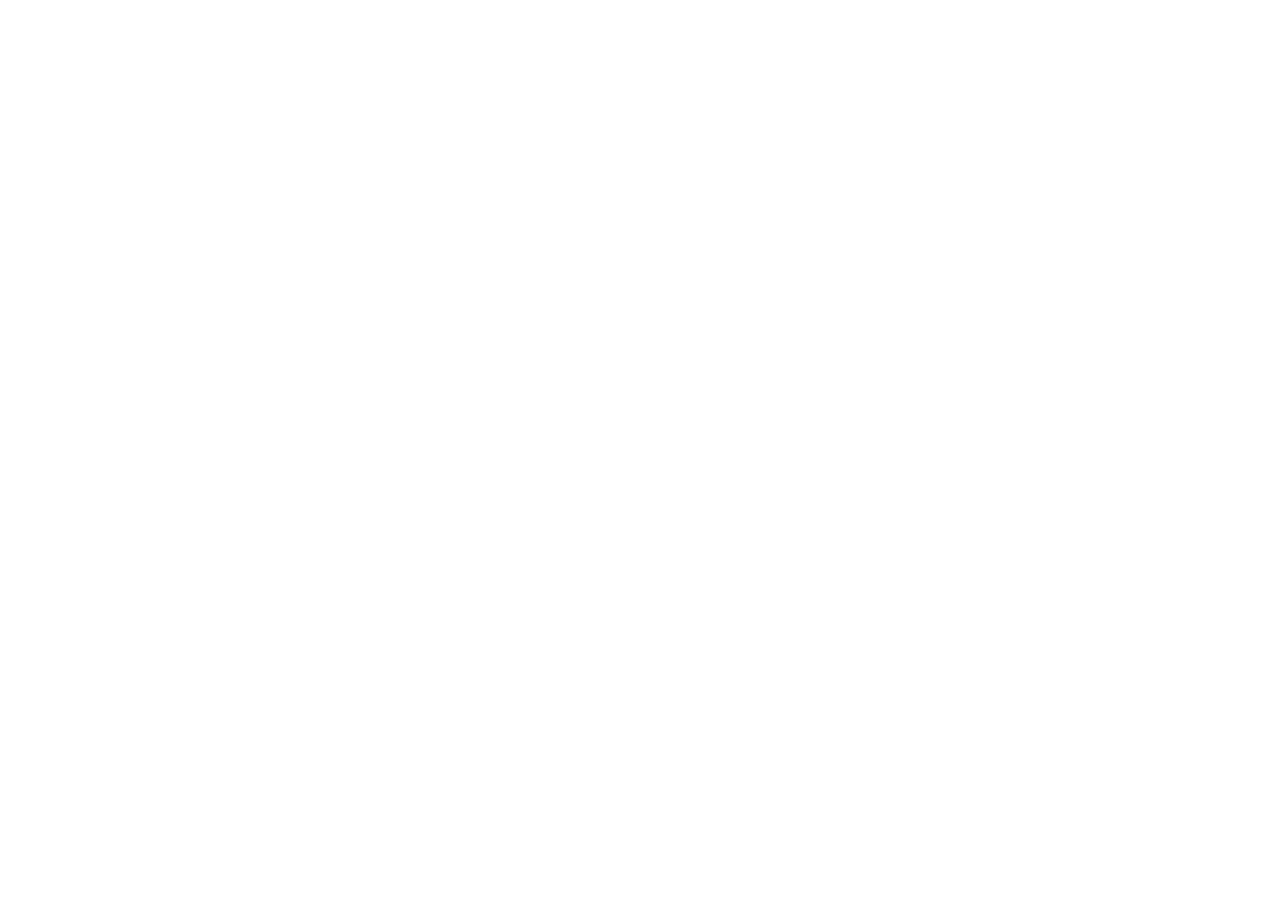
==== index.html @ 2d175cfc "Add files via upload" ====
<!DOCTYPE html>
<html lang="en">
  <head>
    <meta charset="UTF-8">
    <meta name="viewport" content="width=device-width, initial-scale=1.0">
    <link rel="shortcut icon" href="2content/head_happy.svg">
    <link rel="stylesheet" href="JQuery/jquery-ui.css">
    <link rel="stylesheet" href="style.css">
    <script src="JQuery/jquery-3.4.1.min.js"></script>
    <script src="JQuery/jquery-ui.min.js"></script>
    <script src="code.js"></script>
    <script src="games_general.js"></script>
    <script src="quiz.js"></script> 
    <script src="room_1_games.js"></script>
    <script src="room_2_games.js"></script> 
    <script src="room_3_games.js"></script>
    <script src="room_4_games.js"></script>     
    <title>מרפאה וחצי</title>
  </head>
  <body>
    <div id="main">
      <!-- opening -->
      <div id="opening" class="page background">
        <div class="container">
          <div id="symbols" class="flex">
            <div id="about-button" class="button move background">אודות</div>
            <img id="till" class="symbol" src="1home/till_logo.svg">
            <img id="bhd-10" class="symbol" src="1home/bhd_10_logo.svg">
          </div>
          <div id="grade-print" class="bold smooth-16 ending-game-title"></div>
          <div id="rooms" class="flex">
            <div id="room-button-1" class="flex button room-button background abled">
              <div class="room-name smooth-16">חדר קבלה</div>
            </div>
            <div id="room-button-2" class="flex button room-button background enabled">
              <div class="room-name smooth-16">חדר טיפולים</div>
            </div>
            <div id="room-button-3" class="flex button room-button background enabled">
              <div class="room-name smooth-16">חדר רופא</div>
            </div>
            <div id="room-button-4" class="flex button room-button background enabled">
              <div class="room-name smooth-16">חדר תרופות</div>
            </div>
          </div>
          <span id="opening-text" class="flex">
            <div class="bold">ברוכים הבאים ל-</div>
            <img id="opening-title" src="1home/title_mirpaa_vahezi.svg">
            <div>אחמי הוא אחראי מרפאה די מפוזר... בבקשה היכנסו איתו לכל החדרים לפי הסדר ועזרו לו לארגן אותם!</div>
            <img id="asterix" src="1home/note_bubble.svg">
          </span>
          <img id="ahami" src="1home/ahami.svg">
        </div>
      </div>

      <!-- about -->
      <div id="about" class="page background notebook">
        <div class="container">
          <div class="background bold title little-title">אודות</div>
          <div id="back-about-button" class="button move back-button control-button background"></div>
          <div class="flex flex-text">
            <img class="asterix" src="1home/asterisk.svg">
            <span><span class="bold gray">רמ"ד טי"ל-</span> רס"ן מיגל לויתן</span>
          </div>
          <div class="flex flex-text">
            <img class="asterix" src="1home/asterisk.svg">
            <span><span class="bold gray">רת"ח מו"פ וחדשנות בלמידה-</span> סמ"ר במיל' גל גנסין וסמ"ר אופק בצון</span>
          </div>
          <div class="flex flex-text">
            <img class="asterix" src="1home/asterisk.svg">
            <span><span class="bold gray">עיצוב גרפי-</span> סמל מייה ליבנה</span>
          </div>
          <div class="flex flex-text">
            <img class="asterix" src="1home/asterisk.svg">
            <span><span class="bold gray">תכנות-</span> סמל טל סרוסי ורב"ט ניצן סלמון</span>
          </div>
          <div class="flex flex-text">
            <img class="asterix" src="1home/asterisk.svg">
            <span><span class="bold gray">מומחה תוכן-</span> רס"ב יוסף פורטל</span>
          </div>
          <div class="flex flex-text">
            <img class="asterix" src="1home/asterisk.svg">
            <span><span class="bold gray">גרסה-</span> אפריל 2022</span>
          </div>
        </div>
      </div>

      <!-- room 1 -->
      <!-- page 1 -->
      <div id="r1p1" class="page background notebook">
        <div class="container">
          <div class="background bold title big-title">תחזוקת החדר</div>
          <div class="flex flex-text">
            <img class="asterix" src="1home/asterisk.svg">
            <span>חדר ההמתנה יהיה מוגן מפני פגעי מזג האוויר.</span>
          </div>
          <div class="flex flex-text">
            <img class="asterix" src="1home/asterisk.svg">
            <span>בחדר ההמתנה יימצאו הוראות, הנחיות, ומידע הסברתי למטופל, בהתאם להוראות קרפר.</span>
          </div>
          <div class="flex flex-text">
            <img class="asterix" src="1home/asterisk.svg">
            <span>בחדר יהיו ספסלי המתנה עם משענת בהתאם לתקן היחידה.</span>
          </div>
          <div class="flex flex-text">
            <img class="asterix" src="1home/asterisk.svg">
            <span>בחדר יפוזרו פחי אשפה לצורך שמירה על סביבה נקייה.</span>
          </div>
        </div>
      </div>

      <!-- page 2 -->
      <div id="r1p2" class="page background notebook">
        <div class="container">
          <div class="background bold title big-title">שילוט החדר</div>
          <div class="flex flex-text">
            <img class="asterix" src="1home/asterisk.svg">
            <span class="span-container"><span class="bold gray">מחוץ לכניסה</span> למרפאה ייתלו שלטים במקום בולט- לא על הדלת. השלטים שייתלו הם:
            <div class="flex flex-text">
              <div class="attach background data-num-1"></div>
              <span>שעות פעילות המרפאה.</span>
            </div>
            <div class="flex flex-text">
              <div class="attach background data-num-2"></div>
              <span>נוהל קבלת חולים למרפאה.</span>
            </div>
            <div class="flex flex-text">
              <div class="attach background data-num-3"></div>
              <span>דרכי תקשורת השגת צוות הרפואי לאחר שעות הפעילות ובמקרה חירום.</span>
            </div>
            <div class="flex flex-text">
              <div class="attach background data-num-4"></div>
              <span>המענה הרפואי לחיילי צה"ל לאחר שעות הפעילות (נוהל ביקור רופא).</span>
            </div>
          </span>
          </div>
          <div class="flex flex-text">
            <img class="asterix" src="1home/asterisk.svg">
            <span class="span-container"><span class="bold gray">במרכז החדר</span> ייתלו:
            <div class="flex flex-text">
              <div class="attach background data-num-4"></div>
              <span>שלט של שמירה על השקט והניקיון, ואיסור על עישון.</span>
            </div>
            <div class="flex flex-text">
              <div class="attach background data-num-5"></div>
              <span>אמנת השירות של חיל הרפואה.</span>
            </div>
          </span>
          </div>
        </div>
      </div>

      <!-- page 3- page 2's game -->
      <div id="r1p3" class="page background">
        <div class="container">
          <div class="instructions-flex flex">
            <img class="ahami-head" src="2content/head_happy.svg">
            <div class="bold instructions">התבלבלתי ותליתי את כל השלטים מחוץ למרפאה!<br>לחצו על השלטים שאמורים להיות בפנים</div>
          </div>
          <div class="items-flex flex">
            <img class="data-num-1 incorrect item state button visible" src="exer1/exer1_emergency.svg">
            <img class="data-num-2 incorrect item state button visible" src="exer1/exer1_kabala.svg">
            <img class="data-num-3 correct item state button visible" src="exer1/exer1_smoke.svg">
            <img class="data-num-4 correct item state button visible" src="exer1/exer1_amana.svg">
            <img class="data-num-5 incorrect item state button visible" src="exer1/exer1_timetable.svg">
            <img class="data-num-6 incorrect item state button visible" src="exer1/exer1_bikurofe.svg">
          </div>
        </div>
      </div>

      <!-- page 4 -->
      <div id="r1p4" class="page background notebook">
        <div class="container">
          <div class="background bold title big-title">מידע למטופל</div>
          <div class="flex flex-text">בחדר ההמתנה יימצא מידע למטופלים, בחלוקה לפי נושאים:</div>
          <div class="flex flex-text">
            <div class="attach background data-num-1"></div>
            <span class="span-container">הנחיות רפואה <span class="bold gray">כלליות</span>:
              <div class="flex flex-text">
                <img class="asterix" src="1home/asterisk.svg">
                <span>שעות פעילות המרפאה והמענה הרפואי לאחריהן ובעת חופשה.</span>
              </div>
              <div class="flex flex-text">
                <img class="asterix" src="1home/asterisk.svg">
                <span>נוהל קבלה לטיפול של בעל תפקיד (סגל/חניכים) לכל מתחם טיפולי.</span>
              </div>
              <div class="flex flex-text">
                <img class="asterix" src="1home/asterisk.svg">
                <span>נוהל פנייה למיון/מרפאת ביקור רופא ואופן בקשת טופס 119 (הוראת קרפ"ר 281.119).</span>
              </div>
              <div class="flex flex-text">
                <img class="asterix" src="1home/asterisk.svg">
                <span>רשימת מרפאות שיניים לעזרה ראשונה (אתר צה"ל ואפליקציית מקול הלב).</span>
              </div>
              <div class="flex flex-text">
                <img class="asterix" src="1home/asterisk.svg">
                <span>נוהל פנייה לוועדה רפואית (הוראת קרפ"ר 701.005).</span>
              </div>
              <div class="flex flex-text">
                <img class="asterix" src="1home/asterisk.svg">
                <span>זכויות וחובות החייל בכל הקשור בהפניות למומחים (הוראת קרפ"ר 300.007).</span>
              </div>
              <div class="flex flex-text">
                <img class="asterix" src="1home/asterisk.svg">
                <span>נוהל פנייה ישירה של אנשי הקבע למרפאות מומחים (הוראת קרפ"ר 300.007).</span>
              </div>
              <div class="flex flex-text">
                <img class="asterix" src="1home/asterisk.svg">
                <span>נוהל מערך הרפואה הראשונה למשרתי הקבע, הכוללות את רשימת מרפאות הקבע בצבא ואפשרות אנשי הקבע למעבר ביניהן (הוראת קרפ"ר 300.002).</span>
              </div>
              <div class="flex flex-text">
                <img class="asterix" src="1home/asterisk.svg">
                <span>דרכי התקשרות עם מרכז המידע וזימון תורים (אתר צה"ל ואפליקציית מקול הלב).</span>
              </div>
            </span>
          </div>
        </div>
      </div>

      <!-- page 5 -->
      <div id="r1p5" class="page background notebook">
        <div class="container">
          <div class="background bold title big-title">מידע למטופל</div>
          <div class="flex flex-text">
            <div class="attach background data-num-1"></div>
            <span class="span-container">רפואת <span class="bold gray">מומחים</span>:
              <div class="flex flex-text">
                <img class="asterix" src="1home/asterisk.svg">
                <span>נוהל פניית/הפניית חייל בחובה/בקבע לקב"ן.</span>
              </div>
              <div class="flex flex-text">
                <img class="asterix" src="1home/asterisk.svg">
                <span>רשימת מרפאות מומחים צבאיות ואזרחיות, ורשימת אופטיקאים (כולל דרכי השגתן).</span>
              </div>
              <div class="flex flex-text">
                <img class="asterix" src="1home/asterisk.svg">
                <span>מומחי פיזיותרפיה ודרכי השגתם (אתר צה"ל, אפליקציית מקול הלב ואתר משר"פ דך הצה"לנט).</span>
              </div>
            </span>
          </div>
          <div class="flex flex-text">
            <div class="attach background data-num-2"></div>
            <span class="span-container">רפואת <span class="bold gray">נשים</span>:
            <div class="flex flex-text">
              <img class="asterix" src="1home/asterisk.svg">
              <span>נוהל בדיקת חיילת, הכולל רשימת רופאות נשים צבאיות ואזרחיות, ונוהל פנייה למרכז מהו"ת (ראש מערך רפואת נשים במרפ"א 8282).</span>
            </div>
          </span>
        </div>
        </div>
      </div>

      <!-- page 6 -->
      <div id="r1p6" class="page background notebook">
        <div class="container">
          <div class="background bold title big-title">מידע למטופל</div>
          <div class="flex flex-text">
            <div class="attach background data-num-1"></div>
            <span class="span-container">לוח מודעות עם <span class="bold gray">הנחיות רפואה מונעת ובריאות הצבא</span>. אין לתלות הוראות קרפ"ר על הלוח- הנהלים שיימצאו הינם נהלים פנים יחידתיים המותאמים להוראות קרפ"ר ולהבנחיות הענפים השונים בחיל הרפואה. הלוח יעסוק בנושאים הבאים:
              <div class="flex flex-text">
                <img class="asterix" src="1home/asterisk.svg">
                <span>מניעת עישון.</span>
              </div>
              <div class="flex flex-text">
                <img class="asterix" src="1home/asterisk.svg">
                <span>נזקי שמש.</span>
              </div>
              <div class="flex flex-text">
                <img class="asterix" src="1home/asterisk.svg">
                <span>תזונה נכונה בשגרה ולפי עונות השנה.</span>
              </div>
              <div class="flex flex-text">
                <img class="asterix" src="1home/asterisk.svg">
                <span>פעילות גופנית ואורח חיים בריא.</span>
              </div>
              <div class="flex flex-text">
                <img class="asterix" src="1home/asterisk.svg">
                <span>מודעות לאבחון סרטן השד ונקודות חן.</span>
              </div>
              <div class="flex flex-text">
                <img class="asterix" src="1home/asterisk.svg">
                <span>מידע בנושא אמצעי מניעה, ופרסום מרפאות לבדיקת HIV</span>
              </div>
            </span>
          </div>
        </div>
      </div>

      <!-- page 7- page 4, 5 and 6's game -->
      <div id="r1p7" class="page background">
        <div class="container">
          <div class="boards-flex flex">
            <img class="board drop drop-1 empty" src="exer2/board_general.svg">
            <img class="board drop drop-2 empty" src="exer2/board_pro.svg">
            <img class="board drop drop-3 empty" src="exer2/board_women.svg">
            <img class="board drop drop-4 empty" src="exer2/board_health.svg">
          </div>
          <img class="hands" src="exer2/exer2_hands.svg">
          <img class="data-num-1 drag-1 drag item state button block" src="exer2/message_vaada.svg">
          <img class="data-num-2 drag-1 drag item state button none" src="exer2/message_timetable.svg">
          <img class="data-num-3 drag-2 drag item state button none" src="exer2/message_kaban.svg">
          <img class="data-num-4 drag-2 drag item state button none" src="exer2/message_physiotherapy.svg">
          <img class="data-num-5 drag-3 drag item state button none" src="exer2/message_women.svg">
          <img class="data-num-6 drag-3 drag item state button none" src="exer2/message_mahut.svg">
          <img class="data-num-7 drag-4 drag item state button none" src="exer2/message_food.svg">
          <img class="data-num-8 drag-4 drag item state button none" src="exer2/message_sport.svg">
          <div class="instructions-flex flex">
            <img class="ahami-head" src="2content/head_happy.svg">
            <div class="bold instructions">בבקשה עזרו לי לגרור את המודעה ללוח הנכון</div>
          </div>
        </div>
      </div>

      <!-- page 8 -->
      <div id="r1p8" class="page background notebook">
        <div class="container">
          <div class="background bold title big-title">חדר קבלה</div>
          <div class="flex flex-text">
            <img class="asterix" src="1home/asterisk.svg">
            <span>קבלת מטופלים למרפאה תתבצע בהתאם לנוהל העבודה שנכתב על ידי מפקד המרפאה. נוהל העבודה יהיה תואם לפק"ל שגרת המחנה ביחידה.</span>
          </div>
          <div class="flex flex-text">
            <img class="asterix" src="1home/asterisk.svg">
            <span>בחדר יימצאו מחשב, טלפון וציוד משקי לוגיסטי.</span>
          </div>
          <div class="flex flex-text">
            <img class="asterix" src="1home/asterisk.svg">
            <span>הצוות הרפואי יכיר את מערכת זימון התורים וידע לקבוע תורים עבור חיילי היחידה למרפאות המומחים (רלוונטי למרפאות המנהלות זימון תורים).</span>
          </div>
          <div class="flex flex-text">
            <img class="asterix" src="1home/asterisk.svg">
            <span>בחדר הקבלה תבוצע הקפדה יתרה על שמירת סודיות רפואית- בין אם בשיח עם המטופל או בין אם בנעילה והצנעה של מסמכים רפואיים (כמתחייב בחוק "זכויות החולה"- סודיות רפואית).</span>
          </div>
        </div>
      </div>

      <!-- page 9 -->
      <div id="r1p9" class="page background notebook">
        <div class="container">
          <div class="background bold title big-title">אוגדן חדר הקבלה</div>
          <div class="flex flex-text">
            <img class="asterix" src="1home/asterisk.svg">
            <span class="span-container">במרפאות בהן יש חדר קבלה צריך להכין <span class="bold gray">אוגדן הנחיות</span> שיכיל את הנושאים הבאים:
            <div class="flex flex-text">
              <div class="attach background data-num-1"></div>
              <span>נהלי עבודה על פי פק"ל המרפאה.</span>
            </div>
            <div class="flex flex-text">
              <div class="attach background data-num-2"></div>
              <span>רשימת תכולה של הציוד הנמצא בחדר הקבלה.</span>
            </div>
            <div class="flex flex-text">
              <div class="attach background data-num-3"></div>
              <span>הוראות ב"מ (ביטחון מידע) בשימוש במחשבי צה"ל.</span>
            </div>
            <div class="flex flex-text">
              <div class="attach background data-num-4"></div>
              <span>נוהל כתוב על יחסי גומלין בין היחידה למרפאה בקביעת התור.</span>
            </div>
          </span>
          </div>
        </div>
      </div>

      <!-- page 10- page 8 and 9's game -->
      <div id="r1p10" class="page background">
        <div class="container">
          <div class="instructions-flex flex">
            <img class="ahami-head" src="2content/head_happy.svg">
            <div class="bold instructions">עזרו לי ליצור אוגדן לחדר קבלה! גררו את הדפים הנחוצים לאוגדן ואת השאר לפח</div>
          </div>
          <div class="flex ogdan-drag-flex">
            <img class="folder drop drop-1" src="exer3/ogdan_kabala.svg">
            <img class="trash drop drop-2" src="exer3/exer3_trash.svg">
          </div>
          <img class="file item drag drag-1 data-num-1 button block" src="exer3/exer3_work.svg">
          <img class="file item drag drag-2 data-num-2 button block" src="exer3/exer3_bikurofe.svg">
          <img class="file item drag drag-1 data-num-3 button block" src="exer3/exer3_equipment.svg">
          <img class="file item drag drag-1 data-num-4 button block" src="exer3/exer3_bam.svg">
          <img class="file item drag drag-1 data-num-5 button block" src="exer3/exer3_queue.svg">
          <img class="file item drag drag-2 data-num-6 button block" src="exer3/exer3_kabala.svg">
        </div>
      </div>

      <!-- room 2 -->
      <!-- page 1 -->
      <div id="r2p1" class="page background notebook">
        <div class="container">
          <div class="background bold title big-title">הרגלי עבודה</div>
          <div class="flex flex-text">
            <img class="asterix" src="1home/asterisk.svg">
            <span>בחדר זה מתקיים המפגש הראשון בין המטופל למטפל.</span>
          </div>
          <div class="flex flex-text">
            <img class="asterix" src="1home/asterisk.svg">
            <span>בחדר זה יעשו טיפולים על ידי איש צוות רפואה בלבד- ביוזמתו או על פי הוראות קר"פ, בהתאם להוראות קרפ"ר 200.001- סמכויות החובש.</span>
          </div>
          <div class="flex flex-text">
            <div class="attach background data-num-1"></div>
            <span>על כלל אנשי הצוות המטפל ללבוש חלוק לבן ומגוהץ עם תג זיהוי המציין את שמו, תמונתו ותפקידו (הוראת קר"פר 300.001).</span>
          </div>
          <div class="flex flex-text">
            <img class="asterix" src="1home/asterisk.svg">
            <span>כאשר חדר הטיפולים משותף למרפאת החובה והקבע יש לקבוע שעות קבלה נפרדות (הוראת קרפ"ר 300.002).</span>
          </div>
          <div class="flex flex-text">
            <div class="attach background data-num-2"></div>
            <span>לעיתים קיימות כמה עמדות טיפול בחדר אחד, ולכן יש לוודא שנשמרת הפרטיות של כל מטופל (הוראת קרפ"ר 300.001), ואף לבצע הפרדה פיזית בין מתחמי הטיפול באמצעות קיר הפרדה או וילון.</span>
          </div>
          <div class="flex flex-text">
            <img class="asterix" src="1home/asterisk.svg">
            <span>במידה שבחדר ישנו מתחם נטילת דגימות מעבדה, אין לשלב את פעילות המתחם בו זמנית עם קבלת מטופלים בחדר הטיפולים, על מנת לשמור על פרטיות המטופל.</span>
          </div>
        </div>
      </div>

      <!-- page 2- page 1's game -->
      <div id="r2p2" class="page background">
        <div class="container">
          <div class="instructions-flex flex">
            <img class="ahami-head" src="2content/head_happy.svg">
            <div class="bold instructions">גדי חייל בסדיר, תור (למקרה לא דחוף) הוא רוצה להסדיר.<br>גררו את הסמן כדי לבחור את הזמן, והקישו על ENTER כדי שהתור יוזמן.</div>
          </div>
          <div id="gadi-text" class="bold">שיבוץ שעה לתור של גדי:</div>
          <div class="slider-deitem background flex">
            <div class="slider"></div>
          </div>
        </div>
      </div>

      <!-- page 3 -->
      <div id="r2p3" class="page background notebook">
        <div class="container">
          <div class="background bold title big-title">תחזוקת החדר</div>
          <div class="flex flex-text">
            <img class="asterix" src="1home/asterisk.svg">
            <span>על המתחם להיות בעל אמצעים תקינים למיזוג/חימום.</span>
          </div>
          <div class="flex flex-text">
            <img class="asterix" src="1home/asterisk.svg">
            <span class="span-container">בחדר יהיו <span class="bold gray">4</span> פחים שונים:
            <div class="flex flex-text">
              <img class="asterix" src="1home/asterisk.svg">
              <span>פח לפסולת רפואית ביולוגית (הוראת קרפ"ר 603.007.4).</span>
            </div>
            <div class="flex flex-text">
              <img class="asterix" src="1home/asterisk.svg">
              <span>פח ייעודי לפסולת רפואית חדה (פח מחטים).</span>
            </div>
            <div class="flex flex-text">
              <img class="asterix" src="1home/asterisk.svg">
              <span>פח לפסולת רגילה (שאינה רפואית).</span>
            </div>
            <div class="flex flex-text">
              <img class="asterix" src="1home/asterisk.svg">
              <span>פח גריסה.</span>
            </div>
          </span>
          </div>
          <div class="flex flex-text">
            <img class="asterix" src="1home/asterisk.svg">
            <span>בצמוד לכל מכשיר רפואי הנמצא בחדר הטיפולים ימצאו הוראות הפעלה.</span>
          </div>
          <div class="flex flex-text">
            <img class="asterix" src="1home/asterisk.svg">
            <span>צוות המטפלים יכיר את המכשור ואת הוראות ההפעלה של כל מכשיר (הוראות קרפ"ר 901.029).</span>
          </div>
          <div class="flex flex-text">
            <img class="asterix" src="1home/asterisk.svg">
            <span>בחדר יימצא אוגדן חדר טיפולים.</span>
          </div>
        </div>
      </div>

      <!-- page 4 -->
      <div id="r2p4" class="page background">
        <div class="container">
          <div class="instructions-flex flex">
            <img class="ahami-head" src="2content/head_happy.svg">
            <div class="bold instructions">שלטו באמצעות החצים במקלדת<br>לאיזה פח הפסולת אמורה לרדת</div>
          </div>
          <img class="item data-num-1 block" src="exer5/fall_apple.svg">
          <img class="item data-num-2 none" src="exer5/fall_file.svg">
          <img class="item data-num-3 none" src="exer5/fall_syringe.svg">
          <img class="item data-num-4 none" src="exer5/fall_pad.svg">
        </div>
      </div>

      <!-- page 5 -->
      <div id="r2p5" class="page background notebook">
        <div class="container">
          <div class="background bold title big-title">אוגדן חדר טיפולים</div>
          <div class="flex flex-text">אוגדן הוא קלסר שמכיל קובץ הוראות עבור הצוות הרפואי המטפל. עובדי המרפאה יכירו את ההוראות המתוייקות באוגדן, ואחראי המרפאה יחתים את העובדים על הצהרה על קריאת האוגדן אחת לחצי שנה. האוגדן יכלול את הנושאים הבאים:</div>
          <div class="flex flex-text">
            <div class="attach background data-num-1"></div>
            <span class="span-container">הוראות כלליות לאופן העבודה בהתאם לקביעת מנהל המרפאה:
              <div class="flex flex-text">
                <img class="asterix" src="1home/asterisk.svg">
                <span>פתיחת יום וסגירתו.</span>
              </div>
              <div class="flex flex-text">
                <img class="asterix" src="1home/asterisk.svg">
                <span>שעות הפעילות.</span>
              </div>
              <div class="flex flex-text">
                <img class="asterix" src="1home/asterisk.svg">
                <span>אופן התנהלות העובדים בחדר (כולל הופעה ולבוש).</span>
              </div>
              <div class="flex flex-text">
                <img class="asterix" src="1home/asterisk.svg">
                <span>הוראות לעובדים ותורנים בחדר מעבר לשעות הפעילות.</span>
              </div>
              <div class="flex flex-text">
                <img class="asterix" src="1home/asterisk.svg">
                <span>הנחיות לרישום ודיווח רפואי.</span>
              </div>
              <div class="flex flex-text">
                <img class="asterix" src="1home/asterisk.svg">
                <span>הנחיות לעבודה עם המערכת הרפואית הממוחשבת לחובש/אחות/פרמדיק/פיזיותרפיסט/סייעת/רופא שיניים (בהתאמה למתחם הרפואי).</span>
              </div>
              <div class="flex flex-text">
                <img class="asterix" src="1home/asterisk.svg">
                <span>הוראות קרפ"ר רלוונטיות (לדוגמה: סמכויות החובש, פסולת ביולוגית וכו').</span>
              </div>
            </span>
          </div>
          <div class="flex flex-text">
            <div class="attach background data-num-2"></div>
            <span>נוהל מהילת <span class="bold gray">תמיסת סביעור</span>.</span>
          </div>
          <div class="flex flex-text">
            <div class="attach background data-num-3"></div>
            <span>נוהל <span class="bold gray">חשיפה לדם</span> (הוראת ענף רפואה 01-02-05).</span>
          </div>
        </div>
      </div>

      <!-- page 6 -->
      <div id="r2p6" class="page background notebook">
        <div class="container">
          <div class="background bold title big-title">רשימות חשובות</div>
          <div class="flex flex-text">
            <div class="attach background data-num-1"></div>
            <span>את המשימות של תורן במרפאה יש לרכז בדף תורנות.</span>
          </div>
          <div class="flex flex-text">
            <div class="attach background data-num-2"></div>
            <span>בחדר תימצא רשימת תכולה- בחלוקה לציוד משקי, משקי רפואי ומחשוב.</span>
          </div>
          <div class="flex flex-text">
            <div class="attach background data-num-3"></div>
            <span>בחדר הטיפולים יימצאו דפי רישום הזנה בדיעבד מפגש חובש (רטרו) למקרה בו המערכת קרסה.</span>
          </div>
        </div>
      </div>

      <!-- page 7 -->
      <div id="r2p7" class="page background notebook">
        <div class="container">
          <div class="background bold title big-title">שילוט בחדר</div>
          <div class="flex flex-text">
            <div class="attach background data-num-1"></div>
            <span>בכניסה לחדר ייתלה שלט המורה על אפשרות לליווי המטופל/ת בעת הפגישה עם המטפל (הוראת קרפ"ר 300.001).</span>
          </div>
          <div class="flex flex-text">
            <div class="attach background data-num-2"></div>
            <span>שלט המצביע על מיקום אפוד הכוננות בחדר.</span>
          </div>
          <div class="flex flex-text">
            <div class="attach background data-num-3"></div>
            <span>בחזית שולחן הטיפולים ייתלה שלט המפרט את מורשי הגישה לשולחן:<br>"הגישה לשולחן הטיפולים מותרת לרופא, חובש/ת, פרמדיק, אח".</span>
          </div>
        </div>
      </div>

      <!-- page 8- page 7's game -->
      <div id="r2p8" class="page background">
        <div class="container">
          <div class="instructions-flex flex">
            <img class="ahami-head" src="2content/head_happy.svg">
            <div class="bold instructions">בבקשה עזרו לי לגרור את השלט למקום הנכון</div>
          </div>
          <div class="drop drop-1"></div>
          <div class="drop drop-2"></div>
          <div class="drop drop-3"></div>
          <img class="side-hands" src="exer6/exer06_hand.svg">
          <img class="data-num-1 drag-1 drag item state button block" src="exer6/exer06_livui.svg">
          <img class="data-num-2 drag-2 drag item state button none" src="exer6/exer06_efod.svg">
          <img class="data-num-3 drag-3 drag item state button none" src="exer6/exer06_tipulim.svg">
        </div>
      </div>

      <!-- page 9 -->
      <div id="r2p9" class="page background notebook">
        <div class="container">
          <div class="background bold title big-title">אפוד כוננות</div>
          <div class="flex flex-text">
            <div class="attach background data-num-1"></div>
            <span>ביחידות המחזיקות כוננות לסיוע רפואי בשגרה, ניתן לקבוע אפוד/ווסט מחלקתי שישמש את כונן הרפואה בשגרה. ניתן גם לאפשר לכל כונן להחזיק בכוננות זו באמצעות ציודו הייעודי האישי.</span>
          </div>
          <div class="flex flex-text">
            <div class="attach background data-num-2"></div>
            <span>בתוך האפוד/ווסט יש לוודא הימצאות רשימת תכולה המעודכנת לתקן ולמצאי הנלקחת ממערכת ה-sap (דו"ח תכולת ערכה קוד ZPKR).</span>
          </div>
          <div class="flex flex-text">
            <img class="asterix" src="1home/asterisk.svg">
            <span>יש לבצע מעקב אחר כשירות ותוקף הצר"פ והציוד הנוסף באפוד/ווסט לפי הנחיית הו"ק 200.008. בדיקת הכשירות תבוצע בכל כניסה למשמרת על ידי הכונן. מעקב אחר תקפות הציוד וכשירותו הטכנית יבוצע במעקבים הפנימיים של למשך 3 חודשים. ניתן לרשום את תוקף הפריטים על גבי רשימת התכולה של הערכה.</span>
          </div>
        </div>
      </div>

      <!-- page 10 -->
      <div id="r2p10" class="page background notebook">
        <div class="container">
          <div class="background bold title big-title">אחזקת דפיברילטור</div>
          <div class="flex flex-text">
            <div class="attach background data-num-1"></div>
            <span>יש לבצע בדיקה יומית של דפיברילטורים חצי אוטומטיים מסוגים phillips ו-AED, ולתעד זאת על גבי טבלת מעקב שתוחזק בצמוד למכשיר.</span>
          </div>
          <div class="flex flex-text">
            <div class="attach background data-num-2"></div>
            <span>במסגרת הבדיקה יש לוודא כי נורית החיווי מהבהבת בירוק, על ידי התבוננות בלבד.</span>
          </div>
        </div>
      </div>

      <!-- page 11- page 10's game -->
      <div id="r2p11" class="page background">
        <div class="container">
          <div class="instructions-flex flex">
            <img class="ahami-head" src="2content/head_happy.svg">
            <div class="bold instructions">לחצו על נורית החיווי כדי להפעיל אותה!</div>
          </div>
          <img class="defibrillator" src="exer7/exer07_defibrillator.svg">
          <img class="correct item button" src="exer7/exer07_light_off.svg ">
        </div>
      </div>

      <!-- page 12- page 10's game -->
      <div id="r2p12" class="page background notebook">
        <div class="container">
          <div class="background bold title big-title">עמדת נטילת דגימות מעבדה</div>
          <div class="flex flex-text">בעמדה זו יימצאו:</div>
          <div class="flex flex-text">
            <div class="attach background data-num-1"></div>
            <span>צר"פ וציוד משקי בהתאם לתקני היחידה המופיעים באט"ל 2000 טבלאות 9 ו-10.</span>
          </div>
          <div class="flex flex-text">
            <div class="attach background data-num-2"></div>
            <span class="span-container">"אוגדן נהלי עבודה לנטילת דגימות מעבדה" עליו חתום כל הצוות הרפואי, ובו יכללו הנושאים הבאים:"
              <div class="flex flex-text">
                <img class="asterix" src="1home/asterisk.svg">
                <span>שעות הפעילות.</span>
              </div>
              <div class="flex flex-text">
                <img class="asterix" src="1home/asterisk.svg">
                <span>נהלי העבודה (הכוללים את אופן איסוף הדגימות, ריכוזן ושליחתן למעבדה המרכזית).</span>
              </div>
              <div class="flex flex-text">
                <img class="asterix" src="1home/asterisk.svg">
                <span>ממשקי העבודה וסדר הפעולות מול המעבדה המרכזית, הכוללים את נהלי מסירת הדגימות וקבלת התשובות, ואת אנשי הקשר במעבדה.</span>
              </div>
              <div class="flex flex-text">
                <img class="asterix" src="1home/asterisk.svg">
                <span>נוהל הטיפול בחשיפה לדם על פי הנחיית ענף הרפואה 05-02-01.</span>
              </div>
              <div class="flex flex-text">
                <img class="asterix" src="1home/asterisk.svg">
                <span>טבלה המרכזת את סוגי המבחנות הנדרשות לכל סוג של בדיקה.</span>
              </div>
              <div class="flex flex-text">
                <img class="asterix" src="1home/asterisk.svg">
                <span>סדר הפעולות הנדרש לאחר קבלת תשובת מעבדה חריגה, על פי הנחיית ענף הרפואה 08-01-01.</span>
              </div>
            </span>
          </div>
        </div>
      </div>

      <!-- page 13- page 12's game -->
      <div id="r2p13" class="page background">
        <div class="container">
          <div class="instructions-flex flex">
            <img class="ahami-head" src="2content/head_happy.svg">
            <div class="bold instructions">עזרו לי ליצור אוגדן לעמדת המעבדה! גררו את הדפים הנחוצים לאוגדן ואת השאר לפח</div>
          </div>
          <div class="flex ogdan-drag-flex">
            <img class="folder drop drop-1" src="exer3/ogdan_maabada.svg">
            <img class="trash drop drop-2" src="exer3/exer3_trash.svg">
          </div>
          <img class="file item drag drag-1 data-num-1 button block" src="exer3/exer8_timetable.svg">
          <img class="file item drag drag-1 data-num-2 button block" src="exer3/exer8_testtube.svg">
          <img class="file item drag drag-2 data-num-3 button block" src="exer3/exer3_bikurofe.svg">
          <img class="file item drag drag-1 data-num-4 button block" src="exer3/exer8_samples.svg">
          <img class="file item drag drag-1 data-num-5 button block" src="exer3/exer8_blood.svg">
          <img class="file item drag drag-1 data-num-6 button block" src="exer3/exer3_work.svg">
        </div>
      </div>

      <!-- page 14 -->
      <div id="r2p14" class="page background notebook">
        <div class="container">
          <div class="background bold title big-title">עגלת הטיפולים</div>
          <img id="treatment-table" class="center" src="2content/shulhan_tipulim.svg">
        </div>
      </div>

      <!-- page 15 -->
      <div id="r2p15" class="page background notebook">
        <div class="container">
          <div class="background bold title big-title">הנחיות לשולחן טיפולים</div>
          <div class="flex flex-text">
            <img class="asterix" src="1home/asterisk.svg">
            <span>שולחן הטיפולים יימצא נקי ומסודר במהלך יום העבודה- סידור שולחן הטיפולים יהיה בהתאם לסכימה. צר"פ יאורגן בהתאם להוראת ענף צר"פ "פינת אחסון וניפוק תרופות" מספר 02-04-0010.</span>
          </div>
          <div class="flex flex-text">
            <img class="asterix" src="1home/asterisk.svg">
            <span>משולחן הטיפולים ינופקו תרופות בסמכות חובש בלבד על פי הוראת קרפ"ר 200.001- סמכויות החובש.</span>
          </div>
          <div class="flex flex-text">
            <img class="asterix" src="1home/asterisk.svg">
            <span>תרופות הנמצאות בשולחן הטיפולים יהיו באריזתן המקורית, ואין לגזור תרופות מראש. כאשר מנופקת תרופה לחייל, החלק עם מספר האצווה ותאריך פגות התוקף נשאר בשולחן הטיפולים.</span>
          </div>
          <div class="flex flex-text">
            <img class="asterix" src="1home/asterisk.svg">
            <span>בשולחן הטיפולים יימצאו תרופות בהתאם למנה קבועה שנקבעה במרפאה לפי אופי צריכה וכמות המטופלים היומית/שבועית.</span>
          </div>
          <div class="flex flex-text">
            <img class="asterix" src="1home/asterisk.svg">
            <span>ביחידות בהן אין שימוש במדחום דיגיטלי עם כיסוי פלסטיק חד פעמי (פרובים), יוחזקו מדי החום בפעמוניות, כאשר בתחתית הפעמונית יונחו פדי גאזה. אחת ליום ימולאו הפעמוניות בתמיסת סביעור ביחס 1:100.</span>
          </div>
          <div class="flex flex-text">
            <img class="asterix" src="1home/asterisk.svg">
            <span>בשולחן הטיפולים לא ימצאו חומרי רפואה מונעת כגון: טבליות כלור, אלתוש, תמיסות לבדיקת מים.</span>
          </div>
          <div class="flex flex-text">
            <img class="asterix" src="1home/asterisk.svg">
            <span>כל הטיפולים אשר יוצאו משולחן הטיפולים ירשמו במערכת ה-cpr פרט למקרים בהם יש נתק בתקשורת, ואז הם יתועדו על גבי טפסי הזנה רטרו.</span>
          </div>
        </div>
      </div>

      <!-- page 16- page 15's game
      <div id="r2p16" class="page background">
        <div class="container">
          <img class="data-num-1 correct item state button block" src="exer9/exer09_therm.svg">
          <img class="data-num-2 correct item state button none" src="exer9/exer09_gauze.svg">
          <img class="data-num-3 correct item state button none" src="exer9/exer09_optalgin.svg">
          <img class="data-num-4 incorrect item state button none" src="exer9/exer09_dai.svg">
          <img class="data-num-5 incorrect item state button none" src="exer9/exer09_moxipen.svg">
          <img class="data-num-6 incorrect item state button none" src="exer9/exer09_ibufen.svg">
          <div class="instructions-flex flex">
            <img class="ahami-head" src="2content/head_happy.svg">
            <div class="bold instructions">תתפסו רק כאלה שאמורות להיות על שולחן הטיפולים!<br>אוי לא! נופלות תרופות!</div>
          </div>
        </div>
      </div> -->

      <!-- page 17 -->
      <div id="r2p16" class="page background notebook">
        <div class="container">
          <div class="background bold title big-title">שילוט בשולחן טיפולים</div>
          <div class="flex flex-text">
            <div class="attach background data-num-1"></div>
            <span>מדי החום P.O ו-P.R יופרדו וישולטו בנייר דבק שקוף (לא בליקופלסט).</span>
          </div>
          <div class="flex flex-text">
            <div class="attach background data-num-2"></div>
            <span>בשלטים של תרופות הנמצאות בשולחן הטיפולים ייכתב שם התרופה בשפה האנגלית- שם גנרי ושם מסחרי בהתאם להנחיות ענף צר"פ 02-04-0110.</span>
          </div>
          <div class="flex flex-text">
            <div class="attach background data-num-3"></div>
            <span>מגירות השולחן ישולטו בהתאם לתכולה הנמצאת בהן.</span>
          </div>
          <div class="flex flex-text">
            <div class="attach background data-num-4"></div>
            <span>תרופות שקיבלו הארכת תוקף ממצר"פ בהתאם לחוברת רענון שנתית, יסומנו בתווית צהובה עם תאריך מעודכן.</span>
          </div>
        </div>
      </div>

      <!-- page 18- page 17's game -->
      <div id="r2p17" class="page background">
        <div class="container">
          <div class="instructions-flex flex">
            <img class="ahami-head" src="2content/head_happy.svg">
            <div class="bold instructions">איזו תרופה משולטת נכון?</div>
          </div>
          <div class="items-flex flex center">
            <img class="data-num-1 correct item state button visible" src="exer10/exer10_left.svg">
            <img class="data-num-2 incorrect item state button visible" src="exer10/exer10_mid.svg">
            <img class="data-num-3 incorrect item state button visible" src="exer10/exer10_right.svg">
          </div>
        </div>
      </div>

<!-- room 3 -->
      <!-- page 1 -->
      <div id="r3p1" class="page background notebook">
        <div class="container">
          <div class="background bold title big-title">הרגלי עבודה</div>
          <div class="flex flex-text">
            <img class="asterix" src="1home/asterisk.svg">
            <span>בדיקת המטופלים על ידי רופא תתבצע אך ורק בחדר הרופא. במקרים בהם יוחלט על ידי הרופא, יטופל המטופל גם בחדר הטיפולים. יש לשמור על פרטיות המטופלים ולמנוע כניסה לחדר רופא ללא אישור.</span>
          </div>
          <div class="flex flex-text">
            <div class="attach background data-num-1"></div>
            <span>לפני בדיקת החיילים בחדר הרופא, יש לוודא כי קיימים כל האמצעים הנדרשים לביצוע בדיקת חולים (טופסולוגיה, דפי צילום, טפסי רטרו וכדומה).</span>
          </div>
          <div class="flex flex-text">
            <img class="asterix" src="1home/asterisk.svg">
            <span>יש לוודא שלכל חיילת שמגיעה למרפאה יש ליווי - אלא אם החיילת וויתרה מראש על זכותה לליווי, ציינה זאת בפני הרופא טרם קיום המפגש והוא תיעד זאת במערכת הרשומות הרפואית.</span>
          </div>
          <div class="flex flex-text">
            <img class="asterix" src="1home/asterisk.svg">
            <span>על הרופא לפרט לחייל את כל מהלך הטיפול שינתן לו בכדי לשפר את שביעות רצונו ושיתוף הפעולה של החייל עם הרופא.</span>
          </div>
          <div class="flex flex-text">
            <img class="asterix" src="1home/asterisk.svg">
            <span>במרפאה לא יוחזקו חותמות אישיות - על כל רופא להחזיק את חותמתו בצמוד אליו ולדאוג לאבטחתה.</span>
          </div>
        </div>
      </div>
      
      <!-- page 2- page 2's game -->
      <div id="r3p2" class="page background">
        <div class="container">
          <div class="instructions-flex flex">
            <img class="ahami-head" src="2content/head_happy.svg">
            <div class="bold instructions">הרופא שכח לקחת את החותמת הביתה... תוכלו למצוא אותה?</div>
          </div>
          <div class="stamp button item correct"></div>
          
        </div>
      </div>

      <!-- page 3 -->
      <div id="r3p3" class="page background notebook">
        <div class="container">
          <div class="background bold title big-title">תחזוקת החדר</div>
          <div class="flex flex-text">
            <img class="asterix" src="1home/asterisk.svg">
            <span>בחדר חייבים להימצא כיור, סבון ונייר לשטיפת ידיים וניגובן.</span>
          </div>
          <div class="flex flex-text">
            <img class="asterix" src="1home/asterisk.svg">
            <span>בחדר יהיו אמצעים תקינים למיזוג / חימום.</span>
          </div>
          <div class="flex flex-text">
            <img class="asterix" src="1home/asterisk.svg">
            <span>בחדר רופא יימצא צר"פ משקי לצורך תפעולו של החדר בהתאם לתקני היחידה (ניתן להיעזר בנגד הלוגיסטיקה - אט"ל 2000).</span>
          </div>
          <div class="flex flex-text">
            <img class="asterix" src="1home/asterisk.svg">
            <span>בחדר יימצא אוגדן חדר רפואה.</span>
          </div>
          <div class="flex flex-text">
            <div class="attach background data-num-1"></div>
            <span>בחדר רופא תימצא עגלת טיפולים לרופא (על פי תקן).</span>
          </div>
        </div>
      </div>

       
      <!-- page 4- page 4's game -->
      <div id="r3p4" class="page background">
        <div class="container">
          <div class="instructions-flex flex">
            <img class="ahami-head" src="2content/head_happy.svg">
            <div class="bold instructions">מצא את ההבדלים בין החדרים!</div>
          </div>
          <div class="items">
            <img class="soap soap item correct transparent" src="exer12/exer12_soap.svg"></img>
            <img class="ac item correct transparent" src="exer12/exer12_ac.svg"></img>
            <img class="certain item correct transparent" src="exer12/exer12_certain.svg"></img>
            <img class="cupboard item correct transparent" src="exer12/exer12_cupboard.svg"></img>
            <div class="chair item correct transparent"></div>
          </div>
          <div class="targets">
            <div class="soap target item correct"></div>
            <div class="ac target item correct"></div>
            <div class="certain target item correct"></div>
            <div class="cupboard target item correct"></div>
            <div class="chair target item correct"></div>
          </div>
        </div>
      </div>

      <!-- page 5 -->
      <div id="r3p5" class="page background notebook">
        <div class="container">
          <div class="background bold title big-title">עגלת טיפולים</div>
          <img id="doctor-table" class="center" src="2content/agalat_tipulim.svg">
        </div>
      </div>

      <!-- page 6 -->
      <div id="r3p6" class="page background notebook">
        <div class="container">
          <div class="background bold title big-title">אוגדן חדר רופא</div>
          <div class="flex flex-text">
            <div class="attach background data-num-1"></div>
            <span>פק"ל לרופא, שבו יכתוב מפקד המתקן הרפואי את ההנחיות לרופא המטפל.</span>
          </div>
          <div class="flex flex-text">
            <div class="attach background data-num-2"></div>
            <span class="span-container">ההנחיות כוללות:
              <div class="flex flex-text">
                <img class="asterix" src="1home/asterisk.svg">
                <span>שעות פעילות.</span>
              </div>
              <div class="flex flex-text">
                <img class="asterix" src="1home/asterisk.svg">
                <span>נהלי קבלה.</span>
              </div>
              <div class="flex flex-text">
                <img class="asterix" src="1home/asterisk.svg">
                <span>סמכויות הרופא בחלוקת תרופות.</span>
              </div>
              <div class="flex flex-text">
                <img class="asterix" src="1home/asterisk.svg">
                <span>מתן אישורים רפואיים.</span>
              </div>
              <div class="flex flex-text">
                <img class="asterix" src="1home/asterisk.svg">
                <span>ימי מנוחה.</span>
              </div>
              <div class="flex flex-text">
                <img class="asterix" src="1home/asterisk.svg">
                <span>הגבלות בפעילות, לרבות מקרים המחייבים פינוי למלר"ד ומצבים המחייבים דיווח לגורמים שונים.</span>
              </div>
            </span>
          </div>
        </div>
      </div>

      <!-- page 7 -->
      <div id="r3p7" class="page background notebook">
        <div class="container">
          <div class="background bold title big-title">אוגדן חדר רופא</div>
          <div class="flex flex-text">
            <div class="attach background data-num-1"></div>
            <span>הוראת קבע לחובש חדר רופא (חובש / פקידה רפואית).</span>
          </div>
          <div class="flex flex-text">
            <div class="attach background data-num-2"></div>
            <span>נהלי רישום במערכת C.P.R (הנחיית מערכת CPR, נמצא בדף הבית של המערכת).</span>
          </div>
          <div class="flex flex-text">
            <div class="attach background data-num-3"></div>
            <span>נוהל הטיפול בחשיפה לדם (הנחיית ענף רפואה 01-02-05).</span>
          </div>
          <div class="flex flex-text">
            <div class="attach background data-num-4"></div>
            <span>נוהל ניקוי וחיטוי ספות בדיקה.</span>
          </div>
          <div class="flex flex-text">
            <div class="attach background data-num-5"></div>
            <span>נוהל המפרט את סמכויות הרופא המטפל - מתן ימי ג', פטורים, סמכויות למתן תרופות וכדומה (הוראות קרפ"ר 300.019, 300.007).</span>
          </div>
        </div>
      </div>

      <!-- page 8 -->
      <div id="r3p8" class="page background notebook">
        <div class="container">
          <div class="background bold title big-title">שילוט בחדר</div>
          <div class="flex flex-text">
            <div class="attach background data-num-1"></div>
            <span class="span-container">על יד דלת הרופא ייתלו:
              <div class="flex flex-text">
                <img class="asterix" src="1home/asterisk.svg">
                <span>שלט המציין את שם הרופא.</span>
              </div>
              <div class="flex flex-text">
                <img class="asterix" src="1home/asterisk.svg">
                <span>רשימת הפציינטים באותו יום לפי התור.</span>
              </div>
              <div class="flex flex-text">
                <img class="asterix" src="1home/asterisk.svg">
                <span>שלט שבו כתוב: "בעת ביצוע מסדר חולים או בדיקה הינך נדרש בנוכחות של חובש/ת או אדם נוסף בהתאם למינך. שימו לב - חיילת חייבת להיבדק בנוכחות חיילת אחרת אלא אם הינך מסרבת".</span>
              </div>
            </span>
          </div>
          <div class="flex flex-text">
            <div class="attach background data-num-2"></div>
            <span>במידה שמאופסנות בחדר הרופא תרופות מעבר לתקן 15 (כגון תרופות רופאים מומחים) ייתלה שלט מעל מקום אחסון התרופות ובו רשום : "תרופות מעבר לתקן 15. לניפוק ע"י רופא מומחה ד"ר ______ בלבד".</span>
          </div>
        </div>
      </div>

       <!-- page 9- page 8's game -->
       <div id="r3p9" class="page background">
        <div class="container">
          <div class="instructions-flex flex">
            <img class="ahami-head" src="2content/head_happy.svg">
            <div class="bold instructions">רשמו את השם המלא של הד"ר על השלט של הדלת!</div>
          </div>  
          <input type="text" lang="he" class="doctor-name" name="name" placeholder="שם הרופא" autocomplete="off" autocorrect="off" autocapitalize="off" spellcheck="false">
        </div>
      </div>

      <!-- page 10 -->
      <div id="r3p10" class="page background notebook">
        <div class="container">
          <div class="background bold title big-title">תיעוד</div>
          <div class="flex flex-text">
            <img class="asterix" src="1home/asterisk.svg">
            <span>כל מפגש של חייל הנבדק על ידי רופא, יתועד ביומן הרופא שנמצא במערכת הרפואית הממוחשבת CPR.<br>הפרטים שיוזנו הם החלטות הרופא, הפניות, מתן טיפול תרופתי והנחיות להמשך טיפול בהתאם לנהלי עבודה.</span>
          </div>
          <div class="flex flex-text">
            <div class="attach background data-num-1"></div>
            <span>במקרה של תקלה במערכת יש לתעד את המפגש על גבי טופס ייעודי להזנה (רטרו), ומיד עם חזרת המערכת יוזן המפגש בכללותו.</span>
          </div>
        </div>
      </div>

      <!-- page 11 -->
      <div id="r3p11" class="page background notebook">
        <div class="container">
          <div class="background bold title big-title">תיעוד</div>
          <div class="flex flex-text">
            <img class="asterix" src="1home/asterisk.svg">
            <span class="span-container">בכל חדר רופא יימצאו טפסי טיפול רפואיים למקרה בו נפלה מערכת ה-CPR, כמן כן רופא היחידה יכול לעבוד במודול של go CPR במקרה של נפילת מערכת. הטפסים אשר ימצאו בחדר רופא הם טפסים ייעודיים המוזמנים דרך נגד הלוגיסטיקה. רשימת הטפסים וסוגיהם: 
              <div class="flex flex-text">
                <div class="attach background data-num-1"></div>
                <span>טופס 102 - מסדר חולים.</span>
              </div>
              <div class="flex flex-text">
                <div class="attach background data-num-2"></div>
                <span>טופס 222 - חייל נשוך.</span>
              </div>
              <div class="flex flex-text">
                <div class="attach background data-num-3"></div>
                <span>טופס 141 - דוח פציעה.</span>
              </div>
              <div class="flex flex-text">
                <div class="attach background data-num-4"></div>
                <span>טופס 1820 - פתק תרופה.</span>
              </div>
              <div class="flex flex-text">
                <div class="attach background data-num-5"></div>
                <span>טופס הזנה רטרו אקטיבי - ניתן להדפיס ממסך הפתיחה של מערכת ה-CPR.</span>
              </div>
            </span>
          </div>
        </div>
      </div>

      <!-- page 12- page 11's game -->
      <div id="r3p12" class="page background">
        <div class="container">
          <div class="instructions-flex flex">
            <img class="ahami-head" src="2content/head_happy.svg">
            <div class="bold instructions">איזה טופס חסר? עברו בין הטפסים וגררו את הנכון למקום!</div>
          </div>

          <div class="drop drop-1"></div> 
          <div id="carousel-1" class="carousel">  
            <img class="carousel-item drag state form form_101 button visible" src="exer14/exer14_101.svg">    
            <img class="carousel-item drag state form form_141 button drag-1 hidden" src="exer14/exer14_141.svg">    
            <img class="carousel-item drag state form form_125 button hidden" src="exer14/exer14_125.svg">    
            <img class="carousel-item drag state form form_nohal button hidden" src="exer14/exer14_nohal.svg">    
            <img class="arrows arrow-left down button" src="exer14/exer14_arrow.svg">
            <img class="arrows arrow-right down button" src="exer14/exer14_arrow.svg">
          </div> 
        </div>
      </div>

      <!-- page 13 -->
      <div id="r3p13" class="page background notebook">
        <div class="container">
          <div class="background bold title big-title">מעקב חריגים וכרוניים</div>
          <div class="flex flex-text">
            <img class="asterix" src="1home/asterisk.svg">
            <span>הרופא המטפל אחראי לניהול המקרים הרפואיים החריגים והכרוניים בקרב מטופליו, ומפקד המרפאה אחראי על פיקוח ומעקב אחר כל המקרים החריגים במרפאתו.</span>
          </div>
          <div class="flex flex-text">
            <div class="attach background data-num-1"></div>
            <span>קלסר מעקב אחר כלל המקרים החריגים והכרוניים במרפאה ינוהל על ידי רופא היחידה על פי הנחיית ענף רפואה ובסיוע הצוות הרפואי. נתוני חיילים "חריגים" יילקחו ממערכת ה-CPR ונתוני חיילים כרוניים יילקחו ממערכת המח"ר (מערכת תחקור רפואי).</span>
          </div>
          <div class="flex flex-text">
            <img class="asterix" src="1home/asterisk.svg">
            <span>מפקד המרפאה אחראי להפיק דו"ח מצבים רפואיים חריגים ממערכת ה-CPR, אחת לחודש.</span>
          </div>   <div class="flex flex-text">
            <img class="asterix" src="1home/asterisk.svg">
            <span>רופא היחידה יאשר בחתימתו כי ניהול המעקב אחר כלל המקרים הרפואיים  מתועד ברשומה הרפואית הממוחשבת.</span>
          </div>   <div class="flex flex-text">
            <img class="asterix" src="1home/asterisk.svg">
            <span>תדירות ביצוע מפגש רפואי על ידי רופא/אחות/חובש למקרה חריג (גם ללא החייל המדובר) לא תפחת מפעם בחודש.</span>
          </div>
        </div>
      </div>

<!-- room 4 -->
      <!-- page 1 -->
      <div id="r4p1" class="page background notebook">
        <div class="container">
          <div class="background bold title big-title">תחזוקת החדר</div>
          <div class="flex flex-text">
            <img class="asterix" src="1home/asterisk.svg">
            <span>בחדר תרופות מנפקים תרופות מתקן 15 ו-15 ד' בלבד.</span>
          </div>
          <div class="flex flex-text">
            <img class="asterix" src="1home/asterisk.svg">
            <span>אחריות רענון הצר"פ נמצאת תחת אחראי המרפאה, בהתאם לתוכנית הרענון שמפיק ענף צר"פ מידי שנה.</span>
          </div>
          <div class="flex flex-text">
            <div class="attach background data-num-1"></div>
            <span>חדר התרופות וניפוק התרופות יאורגן יאורגן על פי הנחיית ענף צר"פ (הנחייה מספר 02:04:0110).</span>
          </div>
          <div class="flex flex-text">
            <img class="asterix" src="1home/asterisk.svg">
            <span>חדר ניפוק תרופות יימצא נקי, יבש ומאוורר.</span>
          </div>
          <div class="flex flex-text">
            <img class="asterix" src="1home/asterisk.svg">
            <span>בחדר יימצא אוגדן ניפוק תרופות.</span>
          </div>
        </div>
      </div>

      <!-- page 2- page 1's game -->
      <div id="r4p2" class="page background">
        <div class="container">
          <div class="instructions-flex flex">
            <img class="ahami-head" src="2content/head_happy.svg">
            <div class="bold instructions">תעשו טובה תדליקו מזגן</div>
          </div>
          <img id="switch" class="correct item button" src="exer15/exer15_switch_off.svg">
          <div id="wind" class="background"></div>
        </div>
      </div>

      <!-- page 3 -->
      <div id="r4p3" class="page background notebook">
        <div class="container">
          <div class="background bold title big-title">אוגדן ניפוק תרופות</div>
          <div id="r4p3-text" class="flex flex-text">האוגדן יכלול את הנושאים הבאים:</div>
          <div class="flex flex-text">
            <div class="attach background data-num-1"></div>
            <span>הוראות קבע לאחראי אחסון וניפוק תרופות.</span>
          </div>
          <div class="flex flex-text">
            <div class="attach background data-num-2"></div>
            <span>נוהל אחסון תרופות בקירור ואופן ביצוע המעקב אחר תקינות המקרר (הנחיית ענף צר"פ מספר 02:01:0104).</span>
          </div>
          <div class="flex flex-text">
            <div class="attach background data-num-3"></div>
            <span>נוהל הוצאת צר"פ לשולחן טיפולים- לצורך בקרה ושליטה יש לנהל מחברת "הוצאה לשולחן טיפולים", אשר תרכז את סך כל הצר"פ והחומרים אשר הוצאו במשך השבוע לחדר הטיפולים או לחופ"ליות הפלוגות.</span>
          </div>
          <div class="flex flex-text">
            <div class="attach background data-num-4"></div>
            <span>בנושא סמים מסוכנים יש לפעול על פי הוראת קרפ"ר 901.003: "סמים מסוכנים ותרופות בפיקוח- שמירה ומעקב, ניפוק, צריכה והשמדה".</span>
          </div>
          <div class="flex flex-text">
            <div class="attach background data-num-5"></div>
            <span>אחראי המרפאה יחתים כל חובש ביחידתו על סוכריות אקטיק, על גבי טופס השאלה פנימית (טופס 1008 או חתימה דיגיטלית בפד). בעת יציאת חובשים לחופש/קורס, יחזירו את סוכריות האקטיק לאחראי המרפאה ויקבלו בתמורה את טופס ההשאלה עליו הם חתומים. בשובם מחופשתם יחזירו את הטופס ויקבלו את הסמים מחדש.</span>
          </div>
          <div class="flex flex-text">
            <div class="attach background data-num-6"></div>
            <span>על פי פקודת מטכ"ל 54.0302- "סמים מסוכנים ומתכות עדינות", סמים מסוכנים (לדוגמה אמפ' מורפין וסוכריות אקטיק) יאוחסנו בארון התרופות בנעילה כפולה.</span>
          </div>
          <div class="flex flex-text">
            <img class="asterix" src="1home/asterisk.svg">
            <span>ההתייחסות לתרופות בפיקוח (לפי הגדרתם בהו"ק 901.000) תהיה זהה לסמים מסוכנים (נעילה כפולה). אך אם הן משמשות לכוננות מיידית (למשל תרופות בתרמילים ועגלות החייאה), אין צורך בנעילה.</span>
          </div>
        </div>
      </div>

      <!-- page 4 -->
      <div id="r4p4" class="page background notebook">
        <div class="container">
          <div class="background bold title big-title">שילוט בחדר</div>
          <div class="flex flex-text">
            <div class="attach background data-num-1"></div>
            <span>שלט חדר ניפוק תרופות- <span class="bold gray">אסור</span> להשתמש במונח "בית מרקחת".</span>
          </div>
          <div class="flex flex-text">
            <div class="attach background data-num-2"></div>
            <span>על דלתות הארונות יימצאו שלטים של רשימת מורשיי ניפוק תרופות (רופא, פרמדיק, אח, חובש).</span>
          </div>
          <div class="flex flex-text">
            <div class="attach background data-num-3"></div>
            <span>בחדר התרופות תימצא רשימת דרכי תקשורת לבתי מרקחת צבאיים.</span>
          </div>
          <div class="flex flex-text">
            <div class="attach background data-num-4"></div>
            <span>שלט "אסור לעשן".</span>
          </div>
          <div class="flex flex-text">
            <div class="attach background data-num-5"></div>
            <span>ארונות התרופות ישולטו בהתאם לסוגי התרופות המאוחסנים בהם- תכשירים לשימוש פנימי/חיצוני/חבישה/שימוש פרנטראלי (הזרקה).</span>
          </div>
          <div class="flex flex-text">
            <img class="asterix" src="1home/asterisk.svg">
            <span>שלט "פג תוקף" באיזור אחסון מוצרים פגי תוקף.</span>
          </div>
        </div>
      </div>

      <!-- page 5- page 4's game -->
      <div id="r4p5" class="page background">
        <div class="container">
          <div class="instructions-flex flex">
            <img class="ahami-head" src="2content/head_happy.svg">
            <div class="bold instructions">גררו למקום כל שלט- אך האם לארון או לדלת?</div>
          </div>
          <div class="drop drop-1"></div>
          <div class="drop drop-2"></div>
          <img class="hands" src="exer16/exer16_hands.svg">
          <img class="data-num-1 drag-1 drag item state button none" src="exer16/exer16_room.svg">
          <img class="data-num-2 drag-1 drag item state button none" src="exer16/exer16_smoke.svg">
          <img class="data-num-3 drag-1 drag item state button none" src="exer16/exer16_comms.svg">
          <img class="data-num-4 drag-2 drag item state button block" src="exer16/exer16_nipuk.svg">
          <img class="data-num-5 drag-2 drag item state button none" src="exer16/exer16_inner.svg">
          <img class="data-num-6 drag-2 drag item state button none" src="exer16/exer16_out.svg">
          <img class="data-num-7 drag-2 drag item state button none" src="exer16/exer16_bandage.svg">
          <img class="data-num-8 drag-2 drag item state button none" src="exer16/exer16_franteraly.svg">
        </div>
      </div>

      <!-- page 6 -->
      <div id="r4p6" class="page background notebook">
        <div class="container">
          <div class="background bold title big-title">ארונות התרופות</div>
          <div class="flex flex-text">
            <img class="asterix" src="1home/asterisk.svg">
            <span>התרופות יסווגו לכל ארון לפי שימוש פנימי/חיצוני/חבישה/פרנטראלי (הזרקה).</span>
          </div>
          <div class="flex flex-text">
            <div class="attach background data-num-1"></div>
            <span>התרופות שנמצאות בכל ארון יסודרו בקבוצות על פי צורת מתן (כמוסה, טבלייה, משחה וכיו"ב).</span>
          </div>
          <div class="flex flex-text">
            <div class="attach background data-num-2"></div>
            <span>תרופות בכל קבוצה יסודרו על פי סדר אותיות לועזי (ABC) של השם הגנרי של התרופה.</span>
          </div>
          <div class="flex flex-text">
            <img class="asterix" src="1home/asterisk.svg">
            <span>ניפוק תרופות לחולה מארון תרופות יתבצע תמורת מרשם רפואי בלבד, תוך כדי הקפדה על כללי הניפוק הנכון (הסבר, חתימת המנפק, חתימת המטופל וניפוק עלון בעת הצורך).</span>
          </div>
          <div class="flex flex-text">
            <img class="asterix" src="1home/asterisk.svg">
            <span>מילוי מרשם הרפואה יתבצע על פי הנחיית ענף הרפואה (הנחייה מספר 01-01-17 "טופס 1820- מרשם רפואי".</span>
          </div>
          <div class="flex flex-text">
            <img class="asterix" src="1home/asterisk.svg">
            <span>חובה לצרף לכל תרופה המנופקת לחולה עלון לצרכן של היצרן, המאושר על ידי משרד הבריאות הישראלי.</span>
          </div>
          <div class="flex flex-text">
            <div class="attach background data-num-1"></div>
            <span>יש לנהל את הציוד והמעקב אחריו בהתאם לאגרת "אחזקת צר"פ בקירור" כפי שפורסם על ידי ענף צר"פ ורוקחות (הנחיה מספר 02:01:0104).</span>
          </div>
        </div>
      </div>

      <!-- page 7 -->
      <div id="r4p7" class="page background">
        <div class="container">
          <div class="instructions-flex flex">
            <img class="ahami-head" src="2content/head_happy.svg">
            <div class="bold instructions">התרופות נופלות! כוונו אותן ימינה ושמאלה לפי הסוגים שלהן באמצעות המקלדת</div>
          </div>
          <img class="item data-num-1 block" src="exer17/exer17_gauze.svg">
          <img class="item data-num-2 none" src="exer17/exer17_mofirosin.svg">
          <img class="item data-num-3 none" src="exer17/exer17_optalgin.svg">
        </div>
      </div>

      <!-- page 8 -->
      <div id="r4p8" class="page background notebook">
        <div class="container">
          <div class="background bold title big-title">מערכת תומ"ר</div>
          <div class="flex flex-text">
            <img class="asterix" src="1home/asterisk.svg">
            <span class="span-container">בכל חדרי התרופות בצה"ל ישתמשו ב:
              <div class="flex flex-text">
                <img class="asterix" src="1home/asterisk.svg">
                <span>פורטל תומ"ר- מערכת שפותחה על ידי חיל הרפואה ומשמשת לניהול ניפוקי תרופות לחיילים ומבנים רפואיים. פורטל תומ"ר מתעד את פרטי התרופה שנופקה למטופל לרבות כמות, כחלק מהרשומה הרפואית וכנדרש בהתאם לחוק ביטוח בריאות ממלכתי.</span>
              </div>
              <div class="flex flex-text">
                <img class="asterix" src="1home/asterisk.svg">
                <span>מערכת ניהול המלאי הצה"לית (SAP)- מערכת ממוחשבת לניהול ובקרה של מלאי.</span>
              </div>
              <div class="flex flex-text">
                <img class="asterix" src="1home/asterisk.svg">
                <span>ממש"ק תומ"ר (SAP)- מערכת המקשרת בין מערכת התומ"ר למערכת לניהול מלאי. המערכת מאפשרת עדכון מלאי, צריכת תרופות אוטומטית במערכת לניהול מלאי (SAP) וכן עדכון מלאי זמין לניפוק בפורטל תומ"ר.</span>
              </div>
            </span>
          </div>
          <div class="flex flex-text">
            <img class="asterix" src="1home/asterisk.svg">
            <span>על האחראי במקרפאה לוודא את התקנת המערכת, לתדרך את הצוות, לבצע בקרה על שימוש שוטף ותקין במערכת, ולתקן "שגויים" כל בוקר.</span>
          </div>
          <div class="flex flex-text">
            <img class="asterix" src="1home/asterisk.svg">
            <span>מצגת הדרכה ניתן למצוא באתר מדור ביקורת חר"פ.</span>
          </div>
        </div>
      </div>
      
      <!-- page 9 -->
      <div id="r4p9" class="page background notebook">
        <div class="container">
          <div class="background bold title big-title">סמים ותרופות בפיקוח</div>
          <div class="flex flex-text">
            <img class="asterix" src="1home/asterisk.svg">
            <span>מקרב הקצינים בסגל חר"פ ימונו אחראי סמים ביחידה וקצין סופר סמים.</span>
          </div>
          <div class="flex flex-text">
            <img class="asterix" src="1home/asterisk.svg">
            <span>ביחידות בהן <span class="bold gray">אין</span> קציני חר"פ ימונו קצינים אחרים לתפקידים האלו.</span>
          </div>
          <div class="flex flex-text">
            <div class="attach background data-num-1"></div>
            <span>ביחידות בהן יש צורך להשאיל סוכריות אקטיק לחובש יחיד או צוות רפואי, יוחתם השואל על טופס השאלה אפסנאי (טופס 1008/השאלה פנימית). האחראי לסמים ביחידה יפקח על השימוש במזרקים הללו, ויבדוק את הימצאותם ברשות החיילים שקיבלו אותם אחת ל-28 יום.</span>
          </div>
          <div class="flex flex-text">
            <img class="asterix" src="1home/asterisk.svg">
            <span>ספירת מלאי הסמים והתרופות הפסיכותרפיות בכל יחידה יתבצע פעם ב-28 יום, על ידי קצין סופר הסמים היחידתי בליווי האחראי על הסמים ביחידה. דיווח על תוצאות הספירה והתאמתן למצאי במערכת ה-ERP יועבר למפקד היחידה ולקצין/נגד ביקורות רפואה של הרמה הממונה.</span>
          </div>
          <div class="flex flex-text">
            <div class="attach background data-num-2"></div>
            <span>לכל סם במרפאה יוכן חוצץ בקלסר סמים. בכל תחילת חוצץ ייופיע דף ערכות המתאר את הסמים בערכות השונות.</span>
          </div>
          <div class="flex flex-text">
            <img class="asterix" src="1home/asterisk.svg">
            <span>סמים המופיעים במלאי חופשי (לא בערכות) לא יופיעו בדף הערכות.</span>
          </div>
          <div class="flex flex-text">
            <div class="attach background data-num-3"></div>
            <span>כל תנועה אפסנאית (ניפוק, קבלה, חיוב או צריכה) תעודכן בטבלה במחברת מעקב ותאושר באמצעות חתימת קצין סופר סמים.</span>
          </div>
        </div>
      </div>

      <!-- page 10 -->
      <div id="r4p10" class="page background notebook">
        <div class="container">
          <div class="background bold title big-title">סמים ותרופות בפיקוח</div>
          <div class="flex flex-text">
            <div class="attach background data-num-1"></div>
            <span>בכל ניפוק וקבלה של סמים או תרופה בפיקוח ביחידה, שובר הצריכה/ניפוק (טופס 1027/1003) יוצמד למחברת מעקב, ויישמר במרפאה למשך 3 שנים בצמוד למחברת.</span>
          </div>
          <div class="flex flex-text">
            <div class="attach background data-num-2"></div>
            <span>אל השובר יש להצמיד את הצהרת הקר"פ (במקרה של ניפוק).</span>
          </div>
        </div>
      </div>

      <!-- page 11- page 9 and 10's game -->
      <div id="r4p11" class="page background">
        <div class="container">
          <div class="instructions-flex flex">
            <img class="ahami-head" src="2content/head_happy.svg">
            <div class="bold instructions">לחצו על הטופס שלא אמור להיות בחדר תרופות!</div>
          </div>
          <img class="data-num-1 incorrect item state button" src="exer18/exer18_ahrai.svg">
          <img class="data-num-2 correct item state button visible" src="exer18/exer18_retroactive.svg">
          <img class="data-num-3 incorrect item state button" src="exer18/exer18_drugs.svg">
          <img class="data-num-4 incorrect item state button" src="exer18/exer18_katzin.svg">
          <img class="data-num-5 incorrect item state button" src="exer18/exer18_morphine.svg">
        </div>
      </div>

      <!-- page 12 -->
      <div id="r4p12" class="page background notebook">
        <div class="container">
          <div class="background bold title big-title">שבר בסם/תרופה בפיקוח</div>
          <div class="flex flex-text">
            <div class="attach background data-num-1"></div>
            <span>את התרופה השבורה יש לשמור בצורה בטוחה שאינה מסכנת את צוות המרפאה עד לגמר תהליך הזיכוי הרשמי.</span>
          </div>
          <div class="flex flex-text">
            <img class="asterix" src="1home/asterisk.svg">
            <span>אין צורך להביא את השבר של התרופה בפיקוח למר"צ לצורך זיכוי.</span>
          </div>
          <div class="flex flex-text">
            <img class="asterix" src="1home/asterisk.svg">
            <span>יש לשמור תדפיס של שובר הצריכה מה-SAP ושל התחקיר בראשות סא"ל לתקופה של 3 שנים.</span>
          </div>
        </div>
      </div>

      <!-- page 13 -->
      <div id="r4p13" class="page background notebook">
        <div class="container">
          <div class="background bold title big-title">אחזקת צר"פ פג תוקף</div>
          <div class="flex flex-text">
            <img class="asterix" src="1home/asterisk.svg">
            <span>בחדר יהיה מקום נפרד בו מאוחסנים פריטים פגי תוקף המיועדים להחזרה והשמדה ובו יימצא שלט "פגי תוקף".</span>
          </div>
          <div class="flex flex-text">
            <img class="asterix" src="1home/asterisk.svg">
            <span>תרופות אשר שינו את צבען, פג תאריך תורפן או קיים חשד לקלקולן, יימסרו לאפסנאות הרפואית בתיאום עם הקצר"פ בהקדם.</span>
          </div>
          <div class="flex flex-text">
            <img class="asterix" src="1home/asterisk.svg">
            <span>במידה שהוארך תוקפה של תרופה מסויימת, יינתן אישור בכתב על ידי הקצר"פ, ויירשם התוקף החדש על גבי התרופה.</span>
          </div>
          <div class="flex flex-text">
            <img class="asterix" src="1home/asterisk.svg">
            <span>אם לתרופה יש תוקף מרגע פתיחתה, יש לציין את תאריך הפתיחה על גביה.</span>
          </div>
          <div class="flex flex-text">
            <div class="attach background data-num-1"></div>
            <span>תנוהל מחברת מעקב אחר תקפות הצר"פ, שתרכז את כלל הצר"פ הנמצא ביחידה, לרבות חדר טיפולים, יחידות משנה, ארגזי חופ"ל וכדומה. המעקב יתנהל בטבלה- בעמודת השנה, תסומן שנת פגות התוקף.</span>
          </div>
        </div>
      </div>

      <!-- page 14- page 13's game -->
      <div id="r4p14" class="page background">
        <div class="container">
          <div class="instructions-flex flex">
            <img class="ahami-head" src="2content/head_happy.svg">
            <div class="bold instructions">מלאו את הטבלה לפני שפג זמנכם, והקישו ENTER כדי לבדוק את עצמכם</div>
          </div>
          <img id="moxipen-date" src="exer19+20/moxipen_date.svg"> 
          <div id="atzva">88913 אצווה</div>
          <img id="moxipen-table" class="center" src="exer19+20/exer19_table.svg">   
          <div id="carousel-1" class="carousel">
            <div class="carousel-item visible">טב' אסיוואל</div>    
            <div class="carousel-item hidden correct">כמוסת מוקסיפן</div>    
            <div class="carousel-item hidden">כמוסת אופטלגין</div>    
            <div class="carousel-item hidden">תמיסת סביעור</div>
            <img class="arrows arrow-right state button" src="exer19+20/exer19_right.svg">   
            <img class="arrows arrow-left state button" src="exer19+20/exer19_left.svg">
          </div>
          <div id="carousel-2" class="carousel">
            <div class="carousel-item visible">87914</div>    
            <div class="carousel-item hidden">78923</div>    
            <div class="carousel-item hidden correct">88913</div>    
            <div class="carousel-item hidden">48912</div>
            <img class="arrows arrow-right state button" src="exer19+20/exer19_right.svg">   
            <img class="arrows arrow-left state button" src="exer19+20/exer19_left.svg">
          </div>
          <div id="carousel-3" class="carousel">
            <div class="carousel-item visible correct">טבע</div>    
            <div class="carousel-item hidden">קמהדע</div>    
            <div class="carousel-item hidden">אוניפארם</div>    
            <div class="carousel-item hidden">כצט</div>
            <img class="arrows arrow-right state button" src="exer19+20/exer19_right.svg">   
            <img class="arrows arrow-left state button" src="exer19+20/exer19_left.svg">
          </div>
          <div id="carousel-4" class="carousel">
            <div class="carousel-item visible">מעבדה</div>    
            <div class="carousel-item hidden">חדר רופא</div>    
            <div class="carousel-item hidden correct">חדר תרופות</div>    
            <div class="carousel-item hidden">חדר טיפולים</div>
            <img class="arrows arrow-right state button" src="exer19+20/exer19_right.svg">   
            <img class="arrows arrow-left state button" src="exer19+20/exer19_left.svg">
          </div> 
          <fieldset>
            <input type="radio" name="radio-1" class="button" checked="true">
            <input type="radio" name="radio-1" class="button">
            <input type="radio" name="radio-1" class="button">
            <input type="radio" name="radio-1" class="button correct">
            <input type="radio" name="radio-1" class="button">
          </fieldset>
        </div>
      </div>

      <!-- page 15 -->
      <div id="r4p15" class="page background notebook">
        <div class="container">
          <div class="background bold title big-title">אחזקת מכשור רפואי</div>
          <div class="flex flex-text">
            <div class="attach background data-num-1"></div>
            <span>מכשור רפואי יתוחזק על פי הוראת קרפ"ר 901.029 המגדירה שגרת טיפולים לכלל המכשור הרפואי (כולל עם סוללות) וכן על פי הוראות הנ"ר המתאימות המפורסמות מעת לעת.</span>
          </div>
          <div class="flex flex-text">
            <div class="attach background data-num-2"></div>
            <span>במתקנים רפואיים בהם קיימים גלילי גז דחוסים הם יטופלו על פי הוראות קרפ"ר 901.033, המגדירה שגרת טיפולים והוראות בטיחות, וכן על פי הוראות הנ"ר המתאימות.</span>
          </div>
          <div class="flex flex-text">
            <img class="asterix" src="1home/asterisk.svg">
            <span>במתקנים רפואיים בהם קיים מכשור נייח- יש לוודא ביצוע תיקונים וטיפול שוטף על ידי טכנאי מוסמך של בימ"ל.</span>
          </div>
          <div class="flex flex-text">
            <img class="asterix" src="1home/asterisk.svg">
            <span>יש להקפיד ולשמור את המכשור הרפואי נקי, תקין ומוכן לשימוש בכל עת.</span>
          </div>
          <div class="flex flex-text">
            <img class="asterix" src="1home/asterisk.svg">
            <span>במידה והמכשור אינו תקין או שיש ספק לגבי כשירותו הטכנית מכל סיבה, יש לאסור את השימוש בו ולהעבירו לתיקון בדרגי התיקון המתאימים באופן מיידי.</span>
          </div>
          <div class="flex flex-text">
            <img class="asterix" src="1home/asterisk.svg">
            <span>יש לנהל מחברת מעקב תקינות מכשור רפואי (בדומה למחברת מעקב פגי תוקף) ולנהלה בהתאם להוראת קרפ"ר 901.029 ולהנחיות הנ"ר. במחברת יעקבו אחר כלל המכשור הרפואי (כולל מכשור הנמצא בתוך ערכות במעמד סדיר, מעקב אחר טעינת סוללות לפי הוראות הנ"ר 1/004 ומעקב אחר בדיקת אוטוקלבים על ידי בודק מוסמך).</span>
          </div>
          <div class="flex flex-text">
            <div class="attach background data-num-3"></div>
            <span>במחברת יפורטו תאריכי כיול של מכשירים מעודכנים, תאריך הבדיקה האחרונה, תאריך הבדיקה הבאה והמסמך הסידורי של המכשיר. המעקב ינוהל בחלוקה לחודשי השנה והדומה למעקב תקפות הציוד הרפואי.</span>
          </div>
        </div>
      </div>

      <!-- page 16 -->
      <div id="r4p16" class="page background notebook">
        <div class="container">
          <div class="background bold title big-title">ניפוק תרופות מומחים</div>
          <div class="flex flex-text">
            <img class="asterix" src="1home/asterisk.svg">
            <span>רופאים מומחים הבודקים חיילים במרפאה הראשונית ואשר קיבלו אישור מענף הרפואה (בהתאם להוראה 06:04) רשאים לאחסן ולנפק תרופות מעבר לתקן 15 בהתאם לתחום מומחיותם.</span>
          </div>
          <div class="flex flex-text">
            <img class="asterix" src="1home/asterisk.svg">
            <span>תרופות אלו יימצאו בחדר הרופא נעולות כאשר הניפוק יתבצע על ידי הרופא המומחה. על גב דלת הארון יימצא שלט:<br>"תרופות מעבר לתקן 15, לניפוק על ידי רופא מומחה ד"ר _______ בלבד".</span>
          </div>
        </div>
      </div>

      <!-- page 17- page 16's game -->
      <div id="r4p17" class="page background">
        <div class="container">
          <div class="instructions-flex flex">
            <img class="ahami-head" src="2content/head_happy.svg">
            <div class="bold instructions">תנעל ת'ארון</div>
          </div>
          <img id="lock" src="exer21/exer21_lock.svg">
          <div class="drop drop-1"></div>
          <img id="key" class="drag drag-1 item button" src="exer21/exer21_key.svg">
        </div>
      </div>

      <!-- page 18 -->
      <div id="r4p18" class="page background notebook">
        <div class="container">
          <div class="background bold title big-title">אחסון תרופות בקירור</div>
          <div class="flex flex-text">
            <img class="asterix" src="1home/asterisk.svg">
            <span>יש לבצע את אחסון התרופות בקירור ואת המעקב אחר תקינות המקרר על פי תכנית רענון לצר"פ במרפאות צה"ל, המתפרסמת על ידי ענף צר"פ אחת לשניה.
            </span>
          </div>
          <div class="flex flex-text">
            <img class="asterix" src="1home/asterisk.svg">
            <span>תרופות המחויבות על פי הוראת היצרן להימצא בקירור יוחזקו בטמפרטורה 2-8 מעלות.</span>
          </div>
          <div class="flex flex-text">
            <img class="asterix" src="1home/asterisk.svg">
            <span>אין להקפיא בשום אופן חיסונים או תרופות המאוחסנות בקירור.</span>
          </div>
          <div class="flex flex-text">
            <img class="asterix" src="1home/asterisk.svg">
            <span>במידת האפשר יש להימנע מאחסון תכשירים במדף הצמוד למקפיא מחשש להקפאה.</span>
          </div>
          <div class="flex flex-text">
            <img class="asterix" src="1home/asterisk.svg">
            <span>מקרר האחסון יעבור בדיקה של טכנאי מוסמך בכדי למנוע תקלות של עומס חשמל או  אי יכולת קירור תקינה. יש לתעד את הבדיקה בטופס ייעודי, המרכז חודש שלם על בסיס יומי. הטופס יישמר במרפאה למשך חודש נוסף לאחר סיום השימוש בו.</span>
          </div>
          <div class="flex flex-text">
            <img class="asterix" src="1home/asterisk.svg">
            <span>טמפרטורת המקרר תיבדק בעזרת מדחום מינימום-מקסימום פעמיים ביום, בשעות 08:00-17:00.</span>
          </div>
          <div class="flex flex-text">
            <img class="asterix" src="1home/asterisk.svg">
            <span>ביחידות בהן קיים מקרר חדש המבצע ניתור 24/7, יש לבצע בדיקה פעם אחת ביום בלבד בשעה 08:00.</span>
          </div>
        </div>
      </div>

      <!-- page 19- page 18's game -->
      <div id="r4p19" class="page background">
        <div class="container">
          <div class="instructions-flex flex">
            <img class="ahami-head" src="2content/head_happy.svg">
            <div class="bold instructions">המקרר השתגע!<br>הקישו ENTER כאשר המדחום מגיע לטמפרטורה הנכונה</div>
          </div>
          <img id="fridge" class="center" src="exer22/exer22_fridge.svg">
          <div class="slider-conteiner background flex">
            <div class="slider"></div>
          </div>
        </div>
      </div>

      <!-- page 20 -->
      <div id="r4p20" class="page background notebook">
        <div class="container">
          <div class="background bold title big-title">דיווח על תקלה בקירור</div>
          <div class="flex flex-text">
            <img class="asterix" src="1home/asterisk.svg">
            <span>העברת מלאי התכשירים במיידי למקרר תקין (כל מקרר שנמצא ביחידה).</span>
          </div>
          <div class="flex flex-text">
            <img class="asterix" src="1home/asterisk.svg">
            <span>סימון הפריטים בסימן ברור המורה על איסור שימוש.</span>
          </div>
          <div class="flex flex-text">
            <img class="asterix" src="1home/asterisk.svg">
            <span class="span-container">דיווח מיידי לקצין ברה"צ פיקוד/קצר"פ/ענף צר"פ שכולל:
            <div class="flex flex-text">
              <img class="asterix" src="1home/asterisk.svg">
              <span>מידע על הפריטים שנפגעו- הסוג, מספר האצווה, תאריך הייצור, כמויות.</span>
            </div>
            <div class="flex flex-text">
              <img class="asterix" src="1home/asterisk.svg">
              <span>הטמפרטורה בה היו התכשירים (בהתאם למה שמופיע במדחום מינימום-מקסימום) ומשך האחסון של התכשירים שלא כנדרש.</span>
            </div>
          </span>
          </div>
        </div>
      </div>

      <!-- page 21 -->
      <div id="r4p21" class="page background notebook">
        <div class="container">
          <div class="background bold title big-title">גלילי גז רפואיים</div>
          <div class="flex flex-text">
            <div class="attach background data-num-1"></div>
            <span>לאחר ביקורת ראשונית בעת קבלת הגלילים ליחידה, תבוצע ביקורת אחת לשבועיים שתתועד על גבי כרטיסייה ייעודית, ותכלול בדיקה חזותית ובדיקת לחץ. עבור גלילם בחירום הבדיקה תתבצע כל שנה וחצי.</span>
          </div>
          <div class="flex flex-text">
            <img class="asterix" src="1home/asterisk.svg">
            <span>על הבלון יוטבע ויסומן תאריך הבדיקה ההידרוסטטית של הבלון- יש למל\א תאריך זה בתחילת כל כרטיסייה.</span>
          </div>
          <div class="flex flex-text">
            <img class="asterix" src="1home/asterisk.svg">
            <span>תוקף הבדיקה ההידרוסטטית הינו 4.5 שנים מהתאריך המוטבע.</span>
          </div>
          <div class="flex flex-text">
            <img class="asterix" src="1home/asterisk.svg">
            <span class="span-container">מיכל יפפסל לאחסנה במקרים הבאים:
            <div class="flex flex-text">
              <img class="asterix" src="1home/asterisk.svg">
              <span>אם בבלונים לאחר מילוי יש חריגה ביותר מ-20 אטמוספרות מהמוצהר.</span>
            </div>
            <div class="flex flex-text">
              <img class="asterix" src="1home/asterisk.svg">
              <span>אם בבלונים קטנים בשימוש שוטף יש חריגה מתחת ל-150 אטמוספרות (2200 PSI).</span>
            </div>
          </span>
          </div>
          <div class="flex flex-text">
            <img class="asterix" src="1home/asterisk.svg">
            <span>ביצוע הבדיקה נמצא באחריות כל יחידה מאחסנת, ובעלי התפקיד שיכולים לבצע אותה הם: טכנאי, מפ"ט שהוסמך על ידי מקרפ"ר, רע"ן הנ"ר, רופא, פארמדיק, חובש ואחות.</span>
          </div>
        </div>
      </div>

      <!-- questions -->
      <div id="q1" class="page background notebook">
        <div class="container">
          <div class="questions bold">שאלה</div>
          <div class="flex answers-flex">
            <div class="answer data-num-1 background normal button">תשובה 1</div>
            <div class="answer data-num-2 background normal button">תשובה 2</div>
            <div class="answer data-num-3 background normal button">תשובה 3</div>
            <div class="answer data-num-4 background normal button">תשובה 4</div>
          </div>
          <div class="question-counter background bold little-title">1/6</div>
          <div class="quiz-type bold"></div>
        </div>
      </div> 

      <div id="q2" class="page background notebook">
        <div class="container">
          <div class="questions bold">שאלה</div>
          <div class="flex answers-flex">
            <div class="answer data-num-1 background normal button">תשובה 1</div>
            <div class="answer data-num-2 background normal button">תשובה 2</div>
            <div class="answer data-num-3 background normal button">תשובה 3</div>
            <div class="answer data-num-4 background normal button">תשובה 4</div>
          </div>
          <div class="question-counter background bold little-title">2/6</div>
          <div class="quiz-type bold"></div>
        </div>
      </div> 

      <div id="q3" class="page background notebook">
        <div class="container">
          <div class="questions bold">שאלה</div>
          <div class="flex answers-flex">
            <div class="answer data-num-1 background normal button">תשובה 1</div>
            <div class="answer data-num-2 background normal button">תשובה 2</div>
            <div class="answer data-num-3 background normal button">תשובה 3</div>
            <div class="answer data-num-4 background normal button">תשובה 4</div>
          </div>
          <div class="question-counter background bold little-title">3/6</div>
          <div class="quiz-type bold"></div>
        </div>
      </div> 

      <div id="q4" class="page background notebook">
        <div class="container">
          <div class="questions bold">שאלה</div>
          <div class="flex answers-flex">
            <div class="answer data-num-1 background normal button">תשובה 1</div>
            <div class="answer data-num-2 background normal button">תשובה 2</div>
            <div class="answer data-num-3 background normal button">תשובה 3</div>
            <div class="answer data-num-4 background normal button">תשובה 4</div>
          </div>
          <div class="question-counter background bold little-title">4/6</div>
          <div class="quiz-type bold"></div>
        </div>
      </div> 

      <div id="q5" class="page background notebook">
        <div class="container">
          <div class="questions bold">שאלה</div>
          <div class="flex answers-flex">
            <div class="answer data-num-1 background normal button">תשובה 1</div>
            <div class="answer data-num-2 background normal button">תשובה 2</div>
            <div class="answer data-num-3 background normal button">תשובה 3</div>
            <div class="answer data-num-4 background normal button">תשובה 4</div>
          </div>
          <div class="question-counter background bold little-title">5/6</div>
          <div class="quiz-type bold"></div>
        </div>
      </div> 

      <div id="q6" class="page background notebook">
        <div class="container">
          <div class="questions bold">שאלה</div>
          <div class="flex answers-flex">
            <div class="answer data-num-1 background normal button">תשובה 1</div>
            <div class="answer data-num-2 background normal button">תשובה 2</div>
            <div class="answer data-num-3 background normal button">תשובה 3</div>
            <div class="answer data-num-4 background normal button">תשובה 4</div>
          </div>
          <div class="question-counter background bold little-title">6/6</div>
          <div class="quiz-type bold"></div>
        </div>
      </div>

      <!-- rooms -->
      <div id="back-room-button" class="button watch-room-button control-button background none"></div>
      <div id="room-1" class="page screen background"></div>
      <div id="room-2" class="page screen background"></div>
      <div id="room-3" class="page screen background"></div>
      <div id="room-4" class="page screen background"></div>
  
      <!-- games-general -->
      <div id="spinning-flex" class="page none">
        <div class="vertical">
          <img id="spinning-bg" src="heart/round_lights.svg">
        </div>
     </div>

     <img id="keyboard" class="none center" src="exer5/keyboard_normal.svg">

      <!-- ending game -->
      <div id="ending-game" class="page screen background">
        <div class="container">
          <div class="bold smooth-16 ending-game-title">feedback</div>
        </div>
      </div>

      <!-- ending room -->
      <div id="ending-room" class="page screen background">
        <div class="container">
          <div class="bold smooth-16 ending-room-title">ציון: </div>
          <img id="room-item" src="room_finish/finish_room_1.svg">
        </div>
      </div>

      <!-- finish story -->
      <div id="finish-story" class="page screen background">
        <div class="container">
          <div class="bold smooth-16 ending-game-title">נגמר הסיפור</div>
          <div class="button-flex flex">
            <div id="quiz-button" class="button background"></div>
            <div id="restart-button" class="button background"></div>
          </div>
          <img id="ahami-cry" src="gameover+finish/ahami_sad.svg">
        </div>
      </div>

      <!-- ending the whole lomda -->
      <div id="ending-lomda" class="page screen background">
        <div class="container">
          <div class="bold smooth-16 ending-game-title">כל הכבוד</div>
          <div class="flex grade-flex center">
            <div class="flex">
              <div class="bold">ציונך הכולל:</div>
              <div id="total-score" class="bold smooth-16 ending-game-title">95</div>
            </div>
            <div class="flex">
              <div class="flex grade">
                <span class="bold gray">חדר קבלה:</span>
                <span id="grade-1" class="bold">95</span>
              </div>
              <div class="flex grade">
                <span class="bold gray">חדר טיפולים:</span>
                <span id="grade-2" class="bold">95</span>
              </div>
              <div class="flex grade">
                <span class="bold gray">חדר רופא:</span>
                <span id="grade-3" class="bold">95</span>
              </div>
              <div class="flex grade">
                <span class="bold gray">חדר תרופות:</span>
                <span id="grade-4" class="bold">100</span>
              </div>
            </div>
          </div>
          <div id="home-button" class="home-page-button button background"></div>
        </div>
      </div>

      <!-- hearts -->
      <div id="hearts-flex" class="none center">
        <div id="heart-3" class="cloud-flex visible">
          <img class="heart" src="heart/heart3_happy.svg">
          <img class="cloud none center" src="cloud-right/cloud_6.svg">
        </div>
        <div id="heart-2" class="cloud-flex visible">
          <img class="heart" src="heart/heart2_happy.svg">
          <img class="cloud none center" src="cloud-right/cloud_6.svg">
        </div>
        <div id="heart-1" class="cloud-flex visible">
          <img class="heart" src="heart/heart1_happy.svg">
          <img class="cloud none center" src="cloud-right/cloud_6.svg">
        </div>
      </div>

      <div id="black-div" class="page background">
        <div id="scroll-back-button" class="button back-button control-button background"></div>
        <div id="scroll-div" class="background flex center">
        </div>
      </div>
 
      <!-- controls -->
      <div id="controls" class="none">
        <div class="button home-page-button control-button background visible"></div>
        <div id="watch-room-button" class="button watch-room-button control-button background visible"></div>
        <div id="back-button" class="button move back-button control-button background hidden"></div>
        <div id="next-button" class="button move control-button background visible"></div>
        <div id="lesson-map-1" class="flex background lesson-map none visible">
          <div class="topic-1 topic background">
            <div class="tooltip">תחזוקת החדר</div>
          </div>
          <div class="topic-2 topic background">
            <div class="tooltip">שילוט בחדר</div>
          </div>
          <div class="topic-3 topic background">
            <div class="tooltip">מידע למטופל</div>
          </div>
          <div class="topic-4 topic background">
            <div class="tooltip">חדר קבלה</div>
          </div>
        </div>
        <div id="lesson-map-2" class="flex background lesson-map none visible">
          <div class="topic-1 topic background">
            <div class="tooltip">הרגלי עבודה</div>
          </div>
          <div class="topic-2 topic background">
            <div class="tooltip">תחזוקת החדר</div>
          </div>
          <div class="topic-3 topic background">
            <div class="tooltip">אוגדן</div>
          </div>
          <div class="topic-4 topic background">
            <div class="tooltip">רשימות</div>
          </div>
          <div class="topic-5 topic background">
            <div class="tooltip">שילוט</div>
          </div>
          <div class="topic-6 topic background">
            <div class="tooltip">אפוד</div>
          </div>
          <div class="topic-7 topic background">
            <div class="tooltip">דפיברילטור</div>
          </div>
          <div class="topic-8 topic background">
            <div class="tooltip">דגימות מעבדה</div>
          </div>
          <div class="topic-9 topic background">
            <div class="tooltip">שולחן טיפולים</div>
          </div>
          <div class="topic-10 topic background">
            <div class="tooltip">הנחיות לשולחן טיפולים</div>
          </div>
          <div class="topic-11 topic background">
            <div class="tooltip">שילוט בשולחן טיפולים</div>
          </div>
        </div>
        <div id="lesson-map-3" class="flex background lesson-map none visible">
          <div class="topic-1 topic background">
            <div class="tooltip">הרגלי עבודה</div>
          </div>
          <div class="topic-2 topic background">
            <div class="tooltip">תחזוקת החדר</div>
          </div>
          <div class="topic-3 topic background">
            <div class="tooltip">עגלת טיפולים</div>
          </div>
          <div class="topic-4 topic background">
            <div class="tooltip">אוגדן</div>
          </div>
          <div class="topic-5 topic background">
            <div class="tooltip">שילוט</div>
          </div>
          <div class="topic-6 topic background">
            <div class="tooltip">תיעוד</div>
          </div>
          <div class="topic-7 topic background">
            <div class="tooltip">מעקב חריגים וכרוניים</div>
          </div>
        </div>
        <div id="lesson-map-4" class="flex background lesson-map none visible">
          <div class="topic-1 topic background">
            <div class="tooltip">תחזוקת החדר</div>
          </div>
          <div class="topic-2 topic background">
            <div class="tooltip">אוגדן</div>
          </div>
          <div class="topic-3 topic background">
            <div class="tooltip">שילוט</div>
          </div>
          <div class="topic-4 topic background">
            <div class="tooltip">ארון תרופות</div>
          </div>
          <div class="topic-5 topic background">
            <div class="tooltip">מערכת תומ"ר</div>
          </div>
          <div class="topic-6 topic background">
            <div class="tooltip">סמים ותרופות בפיקוח</div>
          </div>
          <div class="topic-7 topic background">
            <div class="tooltip">שבר בתרופה</div>
          </div>
          <div class="topic-8 topic background">
            <div class="tooltip">צר"פ פג תוקף</div>
          </div>
          <div class="topic-9 topic background">
            <div class="tooltip">מכשור רפואי</div>
          </div>
          <div class="topic-10 topic background">
            <div class="tooltip">מומחים</div>
          </div>
          <div class="topic-11 topic background">
            <div class="tooltip">אחסון בקירור</div>
          </div>
          <div class="topic-12 topic background">
            <div class="tooltip">תקלה בקירור</div>
          </div>
          <div class="topic-13 topic background">
            <div class="tooltip">גלילי גז</div>
          </div>
        </div>
        <img id="topic-counter" class="visible" src="2content/head_happy.svg">
      </div>
    
    <!-- timer -->
    <div id="timer" class="none">
      <div id="timer-bar">
        <img id="time-timeline" src="3exers_general/time_bar.svg">
      </div>
      <img id="clock" src="3exers_general/clock_cut.svg">
    </div>

    <!-- v and x after game -->
    <img id="v" class="v-x none center" src="3exers_general/finish_right.svg">
    <img id="x" class="v-x none center" src="3exers_general/finish_wrong.svg">
  </div>
  </body>
</html>
---- style.css ----
/* general */
@font-face {
  font-family: nehama;
  src: url(fonts/nehama-webfont.ttf), url(fonts/nehama-webfont.eot);
}

@font-face {
  font-family: Rubik;
  src: url(fonts/Rubik-Regular.ttf);
  font-weight: 500;
}

@font-face {
  font-family: Rubik-Bold;
  src: url(fonts/Rubik-Bold.ttf);
  font-weight: 800;
}

/* timer */
@keyframes timeline {
  0% {
    object-position: 40% 0;
  }
  100% {
    object-position: 1335% 0;
  }
}

@-webkit-keyframes timeline {
  0% {
    object-position: 40% 0;
  }
  100% {
    object-position: 1335% 0;
  }
}

/* rotating background- games ending */
@keyframes rotate_bg {
  100% {
    transform: rotate(360deg);
  }
}

@-webkit-keyframes rotate_bg {
  100% {
    transform: rotate(360deg);
  }
}

/* heart disappear */
@keyframes heart_pop  {
  10% {
    transform: scale(1.07);
  }

  80% {
    opacity: 1;
    transform: scale(1.07);
  }

  100% {
    opacity: 0;
    transform: scale(0.5);
  }
}

@-webkit-keyframes heart_pop  {
  10% {
    transform: scale(1.07);
  }

  80% {
    opacity: 1;
    transform: scale(1.07);
  }

  100% {
    opacity: 0;
    transform: scale(0.5);
  }
}

/* heart appear */
@keyframes heart_show  {
  0% {
    opacity: 0;
    transform: scale(0.5);
  }

  20% {
    opacity: 1;
    transform: scale(1.07);
  }

  100% {
    transform: scale(1.07);
  }
}

@-webkit-keyframes heart_show  {
  0% {
    opacity: 0;
    transform: scale(0.5);
  }

  20% {
    opacity: 1;
    transform: scale(1.07);
  }

  100% {
    transform: scale(1.07);
  }
}

/* v/x appear */

@keyframes v_x  {
  0% {
    width: 30vw;
  }

  100% {
    width: 20vw;
  }
}

@-webkit-keyframes v_x  {
  0% {
    width: 30vw;
  }

  100% {
    width: 20vw;
  }
}

html,
body, #main {
  margin: 0;
  padding: 0;
  height: 100%;
  width: 100%;
  overflow: hidden;
  direction: rtl;
  font-family: "Rubik";
  user-select: none;
}

.page {
  display: none;
  height: 100vh;
  width: 100vw;
  position: absolute;
}

.background {
  background-size: 100% 100%;
  background-repeat: no-repeat;
  overflow: hidden;
  background-size: cover;
}

.container {
  position: relative;
  height: 100%;
  width: 100%;
  z-index: 0;
  /* top: -5vw; */
}

.bold {
  font-family: "Rubik-Bold";
}

.center {
  position: absolute;
  top: 50%;
  left: 50%;
  transform: translate(-50%, -50%);
}

.gray {
  color: rgb(75 73 73);
}

.flex {
  display: flex;
}

.button {
  cursor: pointer;
}

.block {
  display: block;
}

.none {
  display: none;
}

.visible {
  visibility: visible;
}

.hidden {
  visibility: hidden;
}

.notebook {
  background-image: url("2content/content_bg.svg");
}

.title {
  font-size: 3.9vw;
  height: 5.6vw;
  margin: auto;
  text-align: center;
  position: relative;
  margin-top: 12.5vh;
}

.little-title {
  background-image: url("2content/title_scribble_short.svg");
  width: 13vw;
}

.big-title {
  background-image: url("2content/title_scribble_long.svg");
  width: 36.5vw;
}

/* rooms */
.screen {
  z-index: 3;
}

#room-1 {
  background-image: url("rooms/room_kabala_bg.svg");
}

#room-2 {
  background-image: url("rooms/room_tipulim_bg.svg");
}

#room-3 {
  background-image: url("rooms/room_doctor_bg.svg");
}

#room-4 {
  background-image: url("rooms/room_trufot_bg.svg");
}

#back-room-button {
  position: absolute;
  margin-top: 5vh;
  margin-right: 5vh;
  z-index: 4;
}

/* controls */

#controls {
  position: fixed;
  bottom: 0;
  height: 10vh;
  width: 100vw;
  justify-content: center;
  align-items: center;
  flex-wrap: nowrap;
  z-index: 5;
}

.control-button {
  width: 8vh;
  height: 8vh;
  margin: 0 0.3vw;
}

.lesson-map {
  background-image: url("2content/progress.svg");
  width: 66vw;
  height: 4.4vw;
  align-items: center;
  justify-content: flex-start;
  margin-right: 2vw;
}

#controls .home-page-button {
  width: 9vw;
}

.home-page-button {
  background-image: url("gameover+finish/home_normal.svg");
}

.home-page-button:hover {
  background-image: url("gameover+finish/home_hover.svg");
}

.home-page-button:hover {
  background-image: url("gameover+finish/home_down.svg");
}

.watch-room-button {
  background-image: url("2content/map_normal.svg");
}

.watch-room-button:hover {
  background-image: url("2content/map_hover.svg");
}

.watch-room-button:active {
  background-image: url("2content/map_down.svg");
}

.back-button {
  background-image: url("2content/back_normal.svg");
}

.back-button:hover {
  background-image: url("2content/back_hover.svg");
}

.back-button:active {
  background-image: url("2content/back_down.svg");
}

#back-about-button {
  margin-top: -11vh;
  margin-right: 5vh;
}

#next-button {
  background-image: url("2content/next_normal.svg");
}

#next-button:hover {
  background-image: url("2content/next_hover.svg");
}

#next-button:active {
  background-image: url("2content/next_down.svg");
}

.topic {
  width: 2vw;
  margin-top: 1vh;
  height: 2vw;
  background-image: url("2content/checkpoint_normal.svg");
}

.topic .tooltip {
  visibility: hidden;
  width: 12vw;
  height: 5vh;
  color: black;
  font-family: "Rubik-Bold";
  font-size: 1vw;
  text-align: center;
  position: fixed;
  margin-right: -5vw;
  margin-top: -4vh;
  opacity: 0;
  z-index: 1;
}

.topic:hover .tooltip {
  visibility: visible;
  opacity: 1;
}

.topic-1 {
  margin-right: 3vw !important;
}

#lesson-map-1 .topic {
  margin-right: 13.2vw;
}

#lesson-map-2 .topic {
  margin-right: 3.4vw;
}

#lesson-map-3 .topic {
  margin-right: 6.7vw;
}

#lesson-map-4 .topic {
  margin-right: 2.6vw;
}

#topic-counter {
 width: 4vw;
 position: relative;
 z-index: 1;
 right: -63.5vw;
}

/* black-div */
#black-div {
  background-color: rgba(0, 0, 0, 0.8);
  z-index: 7;
}

#scroll-div {
  overflow-y: scroll;
  justify-content: flex-start;
  align-items: center;
  flex-wrap: nowrap;
  flex-direction: column;
  height: 100vh;
  width: 100vw;
}

::-webkit-scrollbar {
  width: 0;
}

#scroll-back-button {
  margin-top: 7vh;
  margin-right: 8vh;
  z-index: 1;
  position: absolute;
}

.attach-file {
  width: 25vw;
  height: 50vh;
}

/* game */
#spinning-bg {
  z-index: 2;
  width: 150vw;
  animation: rotate_bg 90s linear infinite; 
}

#spinning-flex {
  justify-content: center;
  /* display: flex; */
}

.vertical {
  display: flex;
  flex-direction: column;
  justify-content: center;
}

#finish-story, #ending-lomda {
  background-image: url("gameover+finish/again_radial_bg.svg");
}

#finish-story .button-flex {
  width: 55vw;
  height: 22vw;
  position: relative;
  margin: auto;
  /* top: -5vw; */
  flex-wrap: nowrap;
  justify-content: space-between;
  align-items: center;
}

#finish-story #ahami-cry {
  position: absolute;
  width: 20vw;
  bottom: 0;
  right: 1vw;
}

#quiz-button {
  background-image: url("gameover+finish/test_normal.svg");
  width: 26vw;
  height: 11.3vw;
}

#quiz-button:hover {
  background-image: url("gameover+finish/test_hover.svg");
}

#quiz-button:active {
  background-image: url("gameover+finish/test_down.svg");
}

#restart-button {
  background-image: url("gameover+finish/restart_normal.svg");
  width: 26vw;
  height: 11.55vw;
}

#restart-button:hover {
  background-image: url("gameover+finish/restart_hover.svg");
}

#restart-button:active {
  background-image: url("gameover+finish/restart_down.svg");
}

.grade-flex {
  background-color: white;
  width: 50vw;
  height: 35vh;
  border-radius: 2vw;
  justify-content: space-around;
  flex-direction: row;
  flex-wrap: nowrap;
  top: 40%;
}

.grade-flex .flex span{
  font-size: 2vw;
}

.grade-flex div.bold {
  text-align: center;
  font-size: 3vw;
}

#total-score {
  text-align: center;
  font-size: 7.3vw;
  margin-top: -1vw;
}

.grade-flex .flex {
  justify-content: space-evenly;
  flex-direction: column;
  flex-wrap: nowrap;
  height: 35vh;
  width: 18vw;
}

.grade.flex {
  justify-content: space-between;
  flex-direction: row;
  height: 2vw;
}

#home-button {
  width: 17vw;
  height: 7.55vw;
  position: absolute;
  top: 70%;
  left: 50%;
  transform: translate(-50%, -50%);
}

/* ending game */

#ending-game {
  background-image: url("heart/heart_bg.svg");
}

.ending-game-title {
  color: rgb(252, 180, 48);
  font-size: 9vw;
  text-align: center;
  --stroke-color: rgb(255, 94, 0);
  --stroke-width: 6px;
  letter-spacing: var(5px);
  margin-top: 5vw;
}

/* ending room */
#room-item {
  width: 40vw;
  bottom: -1vw;
  margin: auto;
  position: relative;
  display: block;
}

.ending-room-title {
  color: rgb(147, 157, 205);
  font-size: 7vw;
  text-align: center;
  --stroke-color: rgb(57, 68, 122);
  --stroke-width: 6px;
  letter-spacing: var(5px);
  margin-top: 3vw;
}

/* hearts */

#hearts-flex {
  /* position: relative; */
  width: 65vw;
  height: 30vw;
  /* margin: auto; */
  justify-content: space-evenly;
  align-items: center;
  flex-wrap: nowrap;
  z-index: 3;
}

.cloud-flex {
  position: relative;
  margin: 0 1vw;
  width: 17vw;
}

.heart {
  width: 17vw;
}

.heart-animation {
  animation: heart_pop 0.5s linear; 
}

.heart-show-animation {
  animation: heart_show 0.5s linear; 
}

/* timer */

#timer {
  width: 100vw;
  bottom: 0;
  position: absolute;
}

#timer-bar {
  background-color: rgb(80, 80, 80);
  width: 100vw;
  height: 1.8vw;
  bottom: 0;
}

#time-timeline {
  width: 100vw;
  object-fit: cover;
  object-position: 40% 0;
  animation: timeline linear forwards; 
}

#clock {
  position: absolute;
  width: 10vw;
  bottom: 0;
  left: 0;
}

/* opening */

#opening {
  background-image: url("1home/home_bg\ .svg");
}

#symbols {
  flex-wrap: nowrap;
  width: 20em;
  height: 7vh;
  justify-content: space-around;
  align-items: center;
  position: relative;
  right: 2.7vw;
  top: 5vh;
}

.symbol {
  height: 5vh;
}

#about .flex-text {
  margin-top: 1.45vw;
}

#about-button {
  height: 1;
  background-color: white;
  width: 4em;
  height: 1.5em;
  line-height: 1.5em;
  width: 1;
  border-color: black;
  border-style: solid;
  border-width: 3px;
  color:black;
  font-family: "Rubik-Bold";
  text-align: center;
  /* display: inline; */
  border-radius: 30px;
  vertical-align: middle;
  font-size: 2rem;
}

#about-button:hover {
  background-color: rgb(158, 158, 158);
}

#about-button:active {
  background-color: black;
  border-color: white;
  color:white;
}

#opening-text {
  flex-wrap: wrap;
  width: 24vw;
  height: 68vh;
  justify-content: flex-start;
  align-items: center;
  font-size: 2rem;
  position: fixed;
  right: 50vw;
  top: 17vh;
}

#opening-title {
  height: 25vh;
}

#asterix {
  width: 22vw;
}

#rooms {
  flex-wrap: wrap;
  width: 36vw;
  height: 60vh;
  justify-content: space-between;
  align-items: center;
  position: fixed;
  top: 24.7vh;
  right: 4.7vw;
}

.room-button {
  width: 16vw;
  height: 25.5vh;
  border-style: solid;
  border-color: white;
  border-radius: 15px;
  border-width: 11px;
  justify-content: center;
  align-items: center;
  opacity: 0.9;
}

#room-button-1 {
  background-image: url("1home/room_waiting.svg");
}
#room-button-2 {
  background-image: url("1home/room_treatment.svg");
}
#room-button-3 {
  background-image: url("1home/room_doctor.svg");
}
#room-button-4 {
  background-image: url("1home/room_drugs.svg");
}

.room-name {
  font-family: "Rubik-Bold";
  font-size: 4rem;
  text-align: center;
  --stroke-color: white;
  --stroke-width: 7px;
  letter-spacing: var(5px);
  color: black;
  text-shadow: var(--stroke-width) 0 0 var(--stroke-color),
    calc(var(--stroke-width) * -1) 0 0 var(--stroke-color),
    0 var(--stroke-width) 0 var(--stroke-color),
    0 calc(var(--stroke-width) * -1) 0 var(--stroke-color);
}

.smooth-16 {
  text-shadow: calc(var(--stroke-width) * 1) calc(var(--stroke-width) * 0) 0
      var(--stroke-color),
    calc(var(--stroke-width) * 0.9239) calc(var(--stroke-width) * 0.3827) 0
      var(--stroke-color),
    calc(var(--stroke-width) * 0.7071) calc(var(--stroke-width) * 0.7071) 0
      var(--stroke-color),
    calc(var(--stroke-width) * 0.3827) calc(var(--stroke-width) * 0.9239) 0
      var(--stroke-color),
    calc(var(--stroke-width) * 0) calc(var(--stroke-width) * 1) 0
      var(--stroke-color),
    calc(var(--stroke-width) * -0.3827) calc(var(--stroke-width) * 0.9239) 0
      var(--stroke-color),
    calc(var(--stroke-width) * -0.7071) calc(var(--stroke-width) * 0.7071) 0
      var(--stroke-color),
    calc(var(--stroke-width) * -0.9239) calc(var(--stroke-width) * 0.3827) 0
      var(--stroke-color),
    calc(var(--stroke-width) * -1) calc(var(--stroke-width) * 0) 0
      var(--stroke-color),
    calc(var(--stroke-width) * -0.9239) calc(var(--stroke-width) * -0.3827) 0
      var(--stroke-color),
    calc(var(--stroke-width) * -0.7071) calc(var(--stroke-width) * -0.7071) 0
      var(--stroke-color),
    calc(var(--stroke-width) * -0.3827) calc(var(--stroke-width) * -0.9239) 0
      var(--stroke-color),
    calc(var(--stroke-width) * 0) calc(var(--stroke-width) * -1) 0
      var(--stroke-color),
    calc(var(--stroke-width) * 0.3827) calc(var(--stroke-width) * -0.9239) 0
      var(--stroke-color),
    calc(var(--stroke-width) * 0.7071) calc(var(--stroke-width) * -0.7071) 0
      var(--stroke-color),
    calc(var(--stroke-width) * 0.9239) calc(var(--stroke-width) * -0.3827) 0
      var(--stroke-color);
}

#grade-print {
  position: absolute;
  left: 2vw;
  font-size: 4vw;
  margin-top: -2vw;
}

.abled {
 opacity: 0.8;
}

.abled:hover {
  opacity: 0.85;
}

.enabled {
  filter: grayscale(1);
  opacity: 0.8;
  cursor: default;
}

#ahami {
  height: 80vh;
  position:  fixed;
  right: 76vw;
  bottom: 0;
  /* align-self: flex-end; */
}

/* content */

.asterix {
  width: 1.6vw;
  margin-left: 2vw;
  margin-top: 0.4vw;
}

.attach {
  width: 2.055vw;
  height: 2.06vw;
  margin-top: 0.25vw;
  margin-left: 2vw;
  background-image: url("2content/attach_normal.svg");
  cursor: pointer;
}

.attach:hover {
  background-image: url("2content/attach_hover.svg");
}

.attach:active{
  background-image: url("2content/attach_down.svg");
}

.attach.visited {
  background-image: url("2content/attach_visited.svg");
}

.flex-text {
  flex-wrap: nowrap;
  margin: auto;
  justify-content: flex-start;
  width: 90%;
  font-size: 1.81vw;
  align-items: flex-start;
  margin-top: 0.45vw;
}

.flex-text span {
  width: 90%;
}

.span-container {
  width: 100%;
}

/* games */

.v-x {
  z-index: 5;
  width: 20vw;
  animation: v_x 0.2s linear;
}

.instructions-flex {
  flex-wrap: nowrap;
  position: relative;
  align-items: center;
}

.ogdan-drag-flex {
  width: 38vw;
  height: 100%;
  flex-wrap: nowrap;
  flex-direction: column;
  justify-content: space-evenly;
  left: 0;
  top: 4vw;
  position: absolute;
  align-items: center;
}

.folder {
  width: 23vw;
}

.trash {
  width: 17vw;
}

.file {
  position: absolute;
  width: 10.5vw;
}

#keyboard {
  width: 20vw;
}

/* r1p3 */

#r1p3 {
  background-image: url("exer1/exer1_bg.svg");
}

#r1p3 .items-flex {
  bottom: 7vw;
  right: 13vw;
  flex-wrap: wrap;
  width: 46vw;
  height: 31vw;
  justify-content: space-between;
  position: absolute;
}

#r1p3 .items-flex .data-num-1, #r1p3 .items-flex .data-num-2, #r1p3 .items-flex .data-num-3 {
  align-self: flex-start;
}

#r1p3 .items-flex .data-num-4, #r1p3 .items-flex .data-num-5, #r1p3 .items-flex .data-num-6 {
  align-self: flex-end;
}

#r1p3 .items-flex .data-num-1 {
  width: 38%
}

#r1p3 .items-flex .data-num-2 {
  width: 28%
}

#r1p3 .items-flex .data-num-3 {
  width: 25%
}

#r1p3 .items-flex .data-num-4 {
  width: 30%
}

#r1p3 .items-flex .data-num-5 {
  width: 35%
}

#r1p3 .items-flex .data-num-6 {
  width: 26%;
}

.ahami-head, .hands {
  -webkit-user-drag: none;
}

#r1p3 .ahami-head {
  width: 5rem;
  margin-left: 1vw;
}

#r1p3 .instructions {
  font-size: 2.4rem;
  width: 70vw;
}

#r1p3 .instructions-flex {
  top: 6vh;
  right: 2.5vw;
}

/* r1p7 */

#r1p7 {
  background-image: url("exer2/bg_wall.svg");
}

#r1p7 .boards-flex {
  width: 100%;
  height: 35vw;
  top: 0;
  flex-wrap: nowrap;
  justify-content: space-around;
  align-items: center;
}

#r1p7 .board {
  width: 20vw;
}

#r1p7 .item {
  position: absolute;
  top: 36vw;
  width: 15vw;
  z-index: 1;
  left: 42.5vw;
  padding-top: 2vw;
}

#r1p7 .hands {
  position: absolute;
  bottom: 2vw;
  width: 20vw;
  left: 50%;
  transform: translate(-50%, 0%);
}

#r1p7 .ahami-head {
  width: 8rem;
  margin-left: 1vw;
}

#r1p7 .instructions {
  font-size: 2.4rem;
  width: 20vw;
}

#r1p7 .instructions-flex {
  top: 6vh;
  right: 2.5vw;
}

/* r1p10 */

#r1p10, #r2p13 {
  background-image: url("exer3/exer3bg.svg");
}

#r1p10 .ahami-head, #r2p13 .ahami-head, #r4p11 .ahami-head {
  width: 5rem;
  margin-left: 1vw;
}

#r1p10 .instructions, #r2p13 .instructions, #r4p11 .instructions {
  font-size: 2.4rem;
  width: 70vw;
  /* right: 10vw; */
}

#r1p10 .instructions-flex, #r2p13 .instructions-flex, #r4p11 .instructions-flex {
  top: 6vh;
  right: 11.5vw;
  color: white;
}

#r1p10 .file.data-num-1 {
  top: 14vw;
  left: 81vw;
  transform: rotate(2deg);
}

#r1p10 .file.data-num-2 {
  top: 16vw;
  left: 70vw;
  transform: rotate(-3deg);
}

#r1p10 .file.data-num-3 {
  top: 12vw;
  left: 57vw;
  transform: rotate(1deg);
}

#r1p10 .file.data-num-4 {
  top: 31vw;
  left: 77vw;
  transform: rotate(8deg);
}

#r1p10 .file.data-num-5 {
  top: 33vw;
  left: 60vw;
  transform: rotate(5deg);
}

#r1p10 .file.data-num-6 {
  top: 27vw;
  left: 48vw;
  transform: rotate(-6deg);
}

/* quizes */

.questions {
  position: relative;
  margin: auto;
  font-size: 2.4rem;
  width: 90vw;
  /* top: 7vw; */
  margin-top: 7vw;
  margin-bottom: 4vw;
}

.answers-flex {
  flex-wrap: wrap;
  justify-content: space-between;
  width: 83vw;
  height: 25vw;
  position: relative;
  margin: auto;
  /* top: 10vw; */
}

.answer {
  width: 43%;
  height: 6.45vw;
  padding: 2vw;
  font-size: 1.5rem;
  line-height: 2vw;
}

.answer.normal {
  background-image: url("test/answer_normal.svg");
}

.answer.normal:hover{
  background-image: url("test/answer_hover.svg");
}

.answer.normal:active{
  background-image: url("test/answer_down.svg");
}

.answer.right, .answer.right:hover, .answer.right:active{
  background-image: url("test/answer_right.svg");
}

.answer.wrong, .answer.wrong:hover, .answer.wrong:active{
  background-image: url("test/answer_wrong.svg");
}

.question-counter, .quiz-type {
  font-size: 2.5rem;
  height: 2.5vw;
  position: relative;
  text-align: center;
}

.question-counter {
  right: 5vw;
  width: 5.8vw;
  bottom: -8.5vw;
}

.quiz-type {
  top: 5.3vw;
  width: 14vw;
  right: 82vw;
}

.text-heart {
  width: 3vw;
  margin-bottom: -0.6vw;
}

/* r2p2 */

#r2p2 {
  background-image: url("exer4/exer04_bg_empty.svg");
}

#r2p2 .instructions-flex {
  top: 16vh;
  right: 12.5vw;
}

#r2p2 .ahami-head {
  width: 6rem;
  margin-left: 2vw;
}

#r2p2 .instructions {
  font-size: 2.2rem;
  width: 70vw;
}

#gadi-text {
  top: 10vw;
  position: relative;
  right: 19.5vw;
  font-size: 2.5vw;
}

#r2p2 .slider-deitem {
  position: relative;
  margin: auto;
  background-image: url(exer4/exer4_bar.svg);
  width: 69.8vw;
  height: 12.2vw;
  margin-top: 15vw;
  /* justify-content: center; */
  align-items: center;
}

#r2p2 .slider {
  right: 3vw;
  width: 91%;
}

.ui-widget.ui-widget-content {
  border: none;
}

.ui-widget-content {
  border: 1px solid #dddddd;
  background: none;
  color: #333333;
}

.ui-state-default, .ui-widget-content .ui-state-default, .ui-widget-header .ui-state-default, .ui-button, html .ui-button.ui-state-disabled:hover, html .ui-button.ui-state-disabled:active {
  border: none;;
  background: rgb(242,187,95);
  font-weight: normal;
  color: #454545;
  cursor: pointer !important;
}

#r2p2 .ui-slider-horizontal .ui-slider-handle {
  top: -2.73vw;
}
#r2p2 .ui-slider .ui-slider-handle {
  position: absolute;
  z-index: 2;
  width: 1.2em;
  height: 6.1vw;
  cursor: default;
  -ms-touch-action: none;
  touch-action: none;
}

/* r2p4 */

#r2p4 {
  background-image: url("exer5/exer05_bg.svg");
}

#r2p4 .item {
  width: 5vw;
  position: absolute;
  top: -3vw;
  transform: translate(-50%, -50%);
  left: 18.5vw;
}

#r2p4 .ahami-head {
  width: 5rem;
  margin-left: 1vw;
}

#r2p4 .instructions {
  font-size: 2.4rem;
  width: 70vw;
}

#r2p4 .instructions-flex {
  top: 6vh;
  right: 2.5vw;
}

/* r2p8 */

#r2p8 {
  background-image: url("rooms/room_tipulim_bg.svg");
}

.side-hands {
  right: 0;
  top: 35vw;
  width: 11vw;
  position: absolute;
}

#r2p8 .item {
  width: 10vw;
  position: absolute;
  left: 86vw;
  top: 32vw;
}

#r2p8 .drop {
  position: absolute;
}

#r2p8 .drop-1 {
  top: 8vw;
  right: 11vw;
  width: 38vw;
  height: 15vw;
}

#r2p8 .drop-2 {
  top: 8vw;
  right: 50vw;
  width: 20vw;
  height: 22vw;
}

#r2p8 .drop-3 {
  top: 28vw;
  right: 45vw;
  width: 44vw;
  height: 20vw;
}

#r2p8 .ahami-head {
  width: 5rem;
  margin-left: 1vw;
}

#r2p8 .instructions {
  font-size: 2.4rem;
  width: 70vw;
}

#r2p8 .instructions-flex {
  background-color: white;
  padding: 1.5vw;
}

/* r2p11 */

#r2p11, #r4p11 {
  background-image: url("exer7/exer07_bg_wood.svg");
}

#r2p11 .ahami-head {
  width: 5rem;
  margin-left: 1vw;
}

#r2p11 .instructions {
  font-size: 2.4rem;
  width: 70vw;
}

#r2p11 .instructions-flex {
  background-color: white;
  padding: 1.5vw;
}

#r2p11 .defibrillator {
  width: 41vw;
  position: absolute;
  top: 10.5vw;
  left: 50%;
  transform: translate(-50%, 0);
}

#r2p11 .item {
  width: 1.1vw;
  position: absolute;
  top: 16.5vw;
  right: 33.5vw;
}

/* r2p13 */

#r2p13 .file.data-num-1 {
  top: 15vw;
  left: 83vw;
  transform: rotate(3deg);
}

#r2p13 .file.data-num-2 {
  top: 17vw;
  left: 75vw;
  transform: rotate(-0.5deg);
}

#r2p13 .file.data-num-3 {
  top: 11vw;
  left: 56vw;
  transform: rotate(3.5deg);
}

#r2p13 .file.data-num-4 {
  top: 28vw;
  left: 77vw;
  transform: rotate(8.5deg);
}

#r2p13 .file.data-num-5 {
  top: 33vw;
  left: 63vw;
  transform: rotate(2deg);
}

#r2p13 .file.data-num-6 {
  top: 28vw;
  left: 50vw;
  transform: rotate(-6deg);
}

/* r2p14 */

#treatment-table {
  width: 37vw;
}

/* r2p16

#r2p16 {
  background-image: url("exer9/exer09_bg.svg");
}

#r2p16 .ahami-head {
  width: 5rem;
  margin-left: 1vw;
}
  
#r2p16 .instructions {
  font-size: 2.4rem;
  width: 70vw;
}
  
#r2p16 .instructions-flex {
  width: 100%;
  position: absolute;
  bottom: 0vh;
  background-color: white;
  padding: 1em 0;
  padding-right: 2.5vw;
}

#r2p16 .item {
  top: -5vw;
  width: 4.5vw;
  position: absolute;
}

#r2p16 .item.data-num-1 {
  width: 10vw;
}

#r2p16 .item.data-num-4 {
  width: 3vw;
} */

/* r2p17 */

#r2p17 {
  background-image: url("exer10/exer10_bg.svg");
}

#r2p17 .items-flex {
  width: 95%;
  height: 18vw;
  justify-content: space-around;
  align-items: flex-end;
}

#r2p17 .item {
  width: 23vw;
}

#r2p17 .item.data-num-2 {
  width: 13vw;
}

#r2p17 .item:hover {
  filter: drop-shadow(0 0 0.75rem steelblue);
}

#r2p17 .ahami-head {
  width: 5rem;
  margin-left: 1vw;
}
  
#r2p17 .instructions {
  font-size: 2.4rem;
  width: 70vw;
}
  
#r2p17 .instructions-flex {
  width: 100%;
  position: absolute;
  top: 0vh;
  background-color: white;
  padding: 1em 0;
  padding-right: 2.5vw;
}

/* room 3 */
/* page 2 */
#r3p2 .ahami-head {
    width: 5rem;
    margin-left: 1vw;
}

#r3p2 {
background-image: url("exer11/exer11_bg.svg");
}

#r3p2 .instructions {
    font-size: 2.4rem;
    width: 70vw;
}

#r3p2 .instructions-flex {
    top: 6vh;
    right: 2.5vw;
}

#r3p2 .stamp {
    position: absolute;
    bottom: 19vh;
    right: 43.5vw;
    width: 9vw;
    height: 6vw;
}

/* page 4 */
#r3p4 {
    background-image: url("exer12/exer12_bg_empty.svg");
}

#r3p4 .ahami-head {
    width: 5rem;
    margin-left: 1vw;
}
    
#r3p4 .instructions {
    font-size: 2.4rem;
    width: 70vw;
}
    
#r3p4 .instructions-flex {
    top: 83vh;
    background-color: white;
    padding: 1em 0;
    padding-right: 2.5vw;
}

#r3p4 .soap {
    position: absolute;
    top: 40.6vh;
    right: 88.8vw;
    width: 1vw;
}

#r3p4 .certain {
    position: absolute;
    top: 28vh;
    right: 50vw;
    width: 7.15vw;
}

#r3p4 .ac {
    position: absolute;
    top: 26.7vh;
    right: 81.6vw;
    width: 14vw;
}

#r3p4 .cupboard {
    position: absolute;
    top: 29vh;
    right: 63.59vw;
    width: 17.5vw;
}

#r3p4 .chair {
    position: absolute;
    top: 61vh;
    left: 0;
    width: 18vw;
    height: 11vh;
}

#r3p4 .targets .soap {
    position: absolute;
    top: 40.6vh;
    right: 37.8vw;
    width: 2vw;
    height: 7vh;
}

#r3p4 .targets .certain {
    position: absolute;
    top: 28vh;
    right: 0;
    width: 7.15vw;
    height: 44vh;
}

#r3p4 .targets .ac {
    position: absolute;
    top: 26.7vh;
    right: 31.4vw;
    width: 14vw;
    height: 11vh;
}

#r3p4 .targets .cupboard {
    position: absolute;
    top: 29vh;
    right: 13.3vw;
    width: 13vw;
    height: 33vh;
}

#r3p4 .targets .chair {
    position: absolute;
    top: 61vh;
    left: 50vw;
    width: 18vw;
    height: 11vh;
}

.transparent {
    opacity: 0;
}

.opic {
    opacity: 1;
}

/* r3p5 */

#doctor-table {
  width: 25vw;
  margin-top: -2vw;
}

/* page 9 */
#r3p9 {
    background-image: url("exer13/exer13_bg.svg");
}

#r3p9 .ahami-head {
    width: 5rem;
    margin-left: 1vw;
    padding-right: 1.5vw;
}
    
#r3p9 .instructions {
    font-size: 2.4rem;
    width: 80vw;
}
    
#r3p9 .instructions-flex {
    top: 0;
    background-color: white;
    padding: 1em 0;
}

#r3p9 .doctor-name {
    position: absolute;
    top: 33vh;
    right: 47.5vw;
    font-family: "Rubik-Bold";
    font-size: 2.5em;
    padding: 1em 0;
    background-color: transparent;
    border: none;
    color: #88939e;
}

#r3p9 .doctor-name:focus {
    outline: none;
}


/* page 12 */

#r3p12 {
  background-image: url("exer14/exer14_bg.svg");
} 

#r3p12 .ahami-head {
    width: 5rem;
    margin-left: 1vw;
}

#r3p12 .instructions {
    font-size: 2.4rem;
    width: 70vw;
}

#r3p12 .instructions-flex {
    top: 0;
    background-color: white;
    padding: 1em 0;
}

#r3p12 .drop-1 {
    position: absolute;
    top: 22vh;
    right: 13vw;
    width: 14vw;
    height: 30vh;
    background-image: url("data:image/svg+xml,%3csvg width='100%25' height='100%25' xmlns='http://www.w3.org/2000/svg'%3e%3crect width='100%25' height='100%25' fill='none' rx='5' ry='5' stroke='%23333' stroke-width='19' stroke-dasharray='40%2c 30' stroke-dashoffset='10' stroke-linecap='square'/%3e%3c/svg%3e");
    border-radius: 5px;
}

#r3p12 .form {
    width: 13vw;
    height: 30vh;
    position: absolute;
    top: 60vh;
    left: 73.5vw;
}

#r3p12 .arrows {
    width: 4vw;
    position: absolute;
    top: 70vh;
    left: 88vw;
}

#r3p12 .arrow-left {
    -webkit-transform: scaleX(-1);
    transform: scaleX(-1);
    left: 68vw;
}

/* room 4 */
/* page 11 */

#r4p2 {
  background-image: url("exer15/exer15_bg.svg");
}

#r4p2 .ahami-head {
  width: 5rem;
  margin-left: 1vw;
}
  
#r4p2 .instructions {
  font-size: 2.4rem;
  width: 70vw;
}
  
#r4p2 .instructions-flex {
  width: 100%;
  position: absolute;
  top: 0vh;
  background-color: white;
  padding: 1em 0;
  padding-right: 2.5vw;
}

#switch {
  width: 7vw;
  position: absolute;
  top: 50%;
  right: 5vw;
  transform: translate(0%, -50%);
}

#wind {
  background-image: url(exer15/exer15_windgroup.svg);
  width: 41vw;
  height: 0vh;
  position: absolute;
  top: 70vh;
  left: 50%;
  transform: translate(-50%, 0);
}

/* r4p3 */

#r4p3-text {
  margin-top: -1vw;
}

/* r4p5 */

#r4p5 {
  background-image: url("exer16/exer16_bg.svg");
}

#r4p5 .ahami-head {
  width: 5rem;
  margin-left: 1vw;
}
  
#r4p5 .instructions {
  font-size: 2.4rem;
  width: 70vw;
}
  
#r4p5 .instructions-flex {
  width: 100%;
  position: absolute;
  bottom: 1.5vw;
  background-color: white;
  padding: 1em 0;
  padding-right: 2.5vw;
}

#r4p5 .drop {
  position: absolute;
}

#r4p5 .drop-1 {
  top: 0vw;
  right: 0vw;
  width: 37vw;
  height: 27vw;
}

#r4p5 .drop-2 {
  top: 5vw;
  right: 60vw;
  width: 40vw;
  height: 25vw;
}

#r4p5 .item {
  position: absolute;
  top: 61vh;
  width: 7.5vw;
  z-index: 1;
  left: 46.1vw;
  padding-top: 2vw;
}

#r4p5 .hands {
  position: absolute;
  bottom: 15.5vh;
  width: 13vw;
  left: 50%;
  transform: translate(-50%, 0%);
  z-index: -1;
}

/* r4p7 */

#r4p7 {
  background-image: url("exer17/exer17_bg.svg");
}

#r4p7 .ahami-head {
  width: 5rem;
  margin-left: 1vw;
}
  
#r4p7 .instructions {
  font-size: 2.4rem;
  width: 20vw;
}
  
#r4p7 .instructions-flex {
  width: 30vw;
  position: absolute;
  top: 5vh;
  right: 2vw;
  background-color: white;
  padding: 1em 0;
  padding-right: 2.5vw;
  border-radius: 2vw;
}

#r4p7 .item {
  position: absolute;
  top: -3vw;
  left: 23vw;
}

#r4p7 .data-num-1 {
  width: 7vw;
}

#r4p7 .data-num-2 {
  width: 9.5vw;
  padding-top: 1.5vw;
  margin-left: -3vw;
}

#r4p7 .data-num-3 {
  width: 10vw;
  margin-top: -1vw;
  margin-left: -4vw;
}

/* r4p11 */

#r4p11 .item {
  position: absolute;
  width: 15vw;
}

#r4p11 .data-num-1 {
  top: 14vw;
  left: 81vw;
  transform: rotate(2deg);
}

#r4p11 .data-num-2 {
  top: 14vw;
  left: 52vw;
  transform: rotate(-3deg);
}

#r4p11 .data-num-3 {
  top: 12vw;
  left: 24vw;
  transform: rotate(-13deg);
}

#r4p11 .data-num-4 {
  top: 23vw;
  left: 35vw;
  transform: rotate(1deg);
}

#r4p11 .data-num-5 {
  top: 33vw;
  left: 18vw;
  transform: rotate(5deg);
}

#r4p11 .data-num-6 {
  top: 27vw;
  left: 48vw;
  transform: rotate(-6deg);
}

/* r4p14 */

#r4p14 {
  background-image: url("exer19+20/exer19_bg.svg");
}

#r4p14 .ahami-head {
  width: 5rem;
  margin-left: 1vw;
}
  
#r4p14 .instructions {
  font-size: 2.4rem;
  width: 70vw;
}
  
#r4p14 .instructions-flex {
  width: 100%;
  position: absolute;
  top: 0vh;
  background-color: white;
  padding: 1em 0;
  padding-right: 2.5vw;
}

#r4p14 .arrows {
  width: 2vw;
  margin-top: 37.2vw;
  position: absolute;
  z-index: 1;
}

#r4p14 #carousel-1 .arrow-right {
  margin-right: 35.1vw;
}

#r4p14 #carousel-2 .arrow-right {
  margin-right: 40.1vw;
}

#r4p14 #carousel-3 .arrow-right {
  margin-right: 45.1vw;
}

#r4p14 #carousel-4 .arrow-right {
  margin-right: 75.2vw;
}

#r4p14 #carousel-1 .arrow-left {
  margin-right: 37.6vw;
}

#r4p14 #carousel-2 .arrow-left {
  margin-right: 42.5vw;
}

#r4p14 #carousel-3 .arrow-left {
  margin-right: 47.5vw;
}

#r4p14 #carousel-4 .arrow-left {
  margin-right: 77.6vw;
}

#moxipen-date {
  width: 15vw;
  position: absolute;
  transform: rotate(10deg);
  z-index: -1;
  top: 5.5vw;
  right: 2vw;
}

#atzva {
  position: absolute;
  width: 7vw;
  top: 35.5vw;
  font-size: 0.7vw;
  transform: rotate(10deg);
  right: 11vw;
  direction: ltr;
}

#moxipen-table {
  width: 69vw;
  z-index: -2;
  right: -11vw;
}

#r4p14 .carousel-item {
  width: 1.2vw;
  position: absolute;
  width: 4vw;
  text-align: center;
  top: 33vw;
  font-size: 1vw;
}

#r4p14 #carousel-1 .carousel-item {
  right: 35.4vw;
}

#r4p14 #carousel-2 .carousel-item {
  right: 40.4vw;
}

#r4p14 #carousel-3 .carousel-item {
  right: 45.4vw;
}

#r4p14 #carousel-4 .carousel-item {
  right: 75.3vw;
}

#r4p14 fieldset {
  height: 16vh;
  width: 30vw;
  position: absolute;
  border-color: transparent;
  top: 33.3vw;
  right: 51vw;
}

#r4p14 input {
  margin-left: 3.95vw;
}

/* r4p17 */

#r4p17 {
  background-image: url("exer21/exer21_bg.svg");
}

#lock {
  position: absolute;
  width: 3.5vw;
  right: 46vw;
  top: 72vh;
}

/* key */
@keyframes key {
  0% {
    transform: rotate3d(0, 1 ,0, 0deg);
  }
  100% {
    transform: rotate3d(0, 1 ,0, 360deg);
  }
}

#key {
  position: absolute;
  width: 3vw;
  z-index: 1;
  top: 73.6vh;
  left: 93vmax;
  transform: rotate(263deg);
}

.key-animation {
  animation: key 1s linear;
}

#r4p17 .ahami-head {
  width: 5rem;
  margin-left: 1vw;
}
  
#r4p17 .instructions {
  font-size: 2.4rem;
  width: 70vw;
}
  
#r4p17 .instructions-flex {
  width: 100%;
  position: absolute;
  top: 0vh;
  background-color: white;
  padding: 1em 0;
  padding-right: 2.5vw;
}

#r4p17 .drop {
  width: 4vw;
  height: 11vh;
  position: absolute;
  top: 74vh;
  right: 45.8vw;
}

/* r4p19 */

#r4p19 {
  background-image: url("exer22/exer22_bg.svg");
}

#r4p19 .ahami-head {
  width: 5rem;
  margin-left: 1vw;
}
  
#r4p19 .instructions {
  font-size: 2.4rem;
  width: 70vw;
}
  
#r4p19 .instructions-flex {
  width: 100%;
  position: absolute;
  top: 0vh;
  background-color: white;
  padding: 1em 0;
  padding-right: 2.5vw;
}

#r4p19 .slider-conteiner {
  position: relative;
  margin: auto;
  background-image: url(exer22/exer22_meter.svg);
  width: 5.3vw;
  height: 34.8vw;
  /* margin-top: 15vw; */
  /* justify-content: center; */
  align-items: center;
  right: -28vw;
  top: 10vw;
}

#r4p19 .slider {
  right: 0vw;
  width: 3.15vw;
  height: 31vw;
}

#fridge {
  height: 94vh;
  z-index: -1;
}

#r4p19 .ui-slider .ui-slider-handle {
  position: absolute;
  z-index: 2;
  width: 4.1em;
  height: 1.1vw;
  cursor: default;
  -ms-touch-action: none;
  touch-action: none;
}
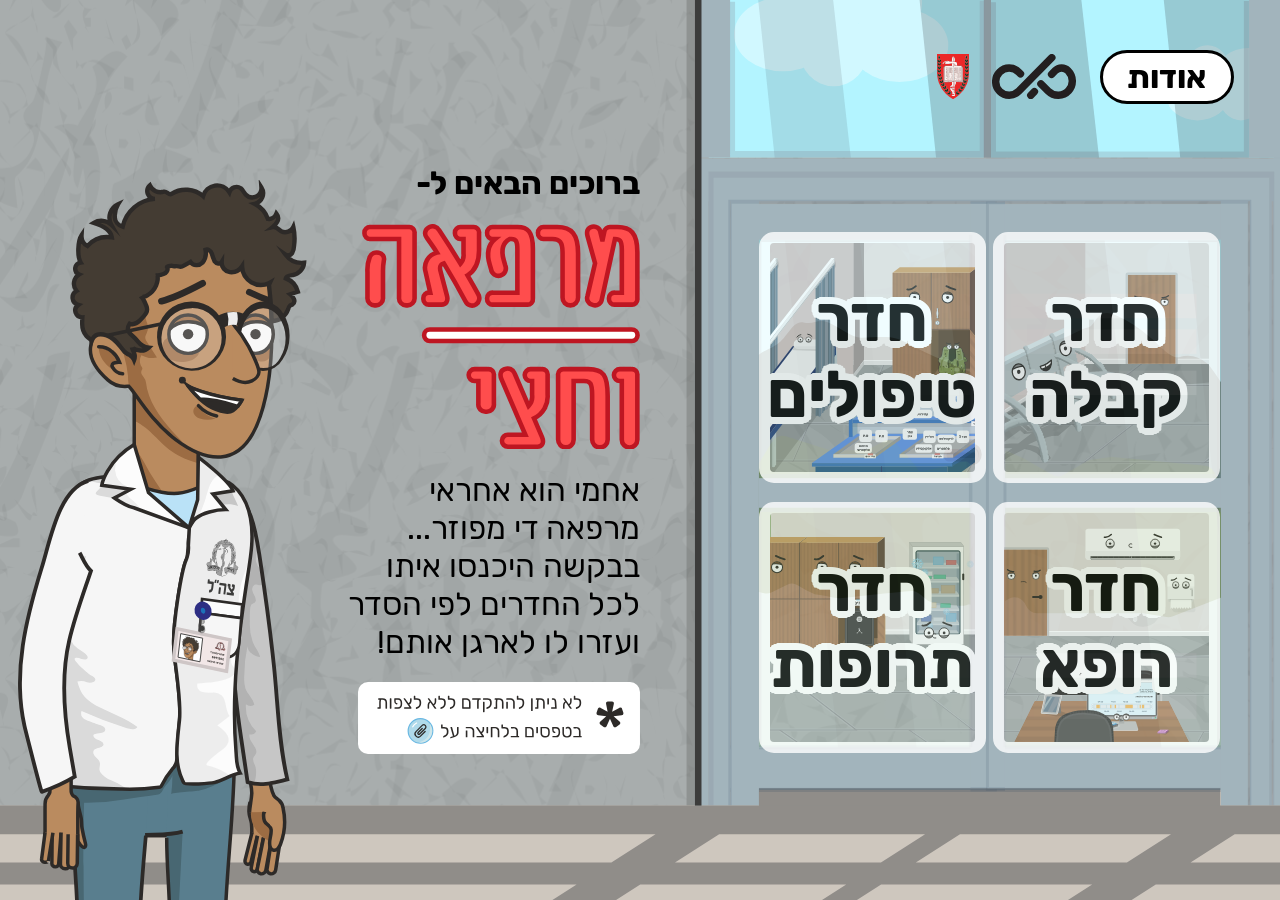
==== commit 8847a624: "Update index.html" ====
--- a/index.html
+++ b/index.html
@@ -32,13 +32,13 @@
             <div id="room-button-1" class="flex button room-button background abled">
               <div class="room-name smooth-16">חדר קבלה</div>
             </div>
-            <div id="room-button-2" class="flex button room-button background enabled">
+            <div id="room-button-2" class="flex button room-button background abled">
               <div class="room-name smooth-16">חדר טיפולים</div>
             </div>
-            <div id="room-button-3" class="flex button room-button background enabled">
+            <div id="room-button-3" class="flex button room-button background abled">
               <div class="room-name smooth-16">חדר רופא</div>
             </div>
-            <div id="room-button-4" class="flex button room-button background enabled">
+            <div id="room-button-4" class="flex button room-button background abled">
               <div class="room-name smooth-16">חדר תרופות</div>
             </div>
           </div>
